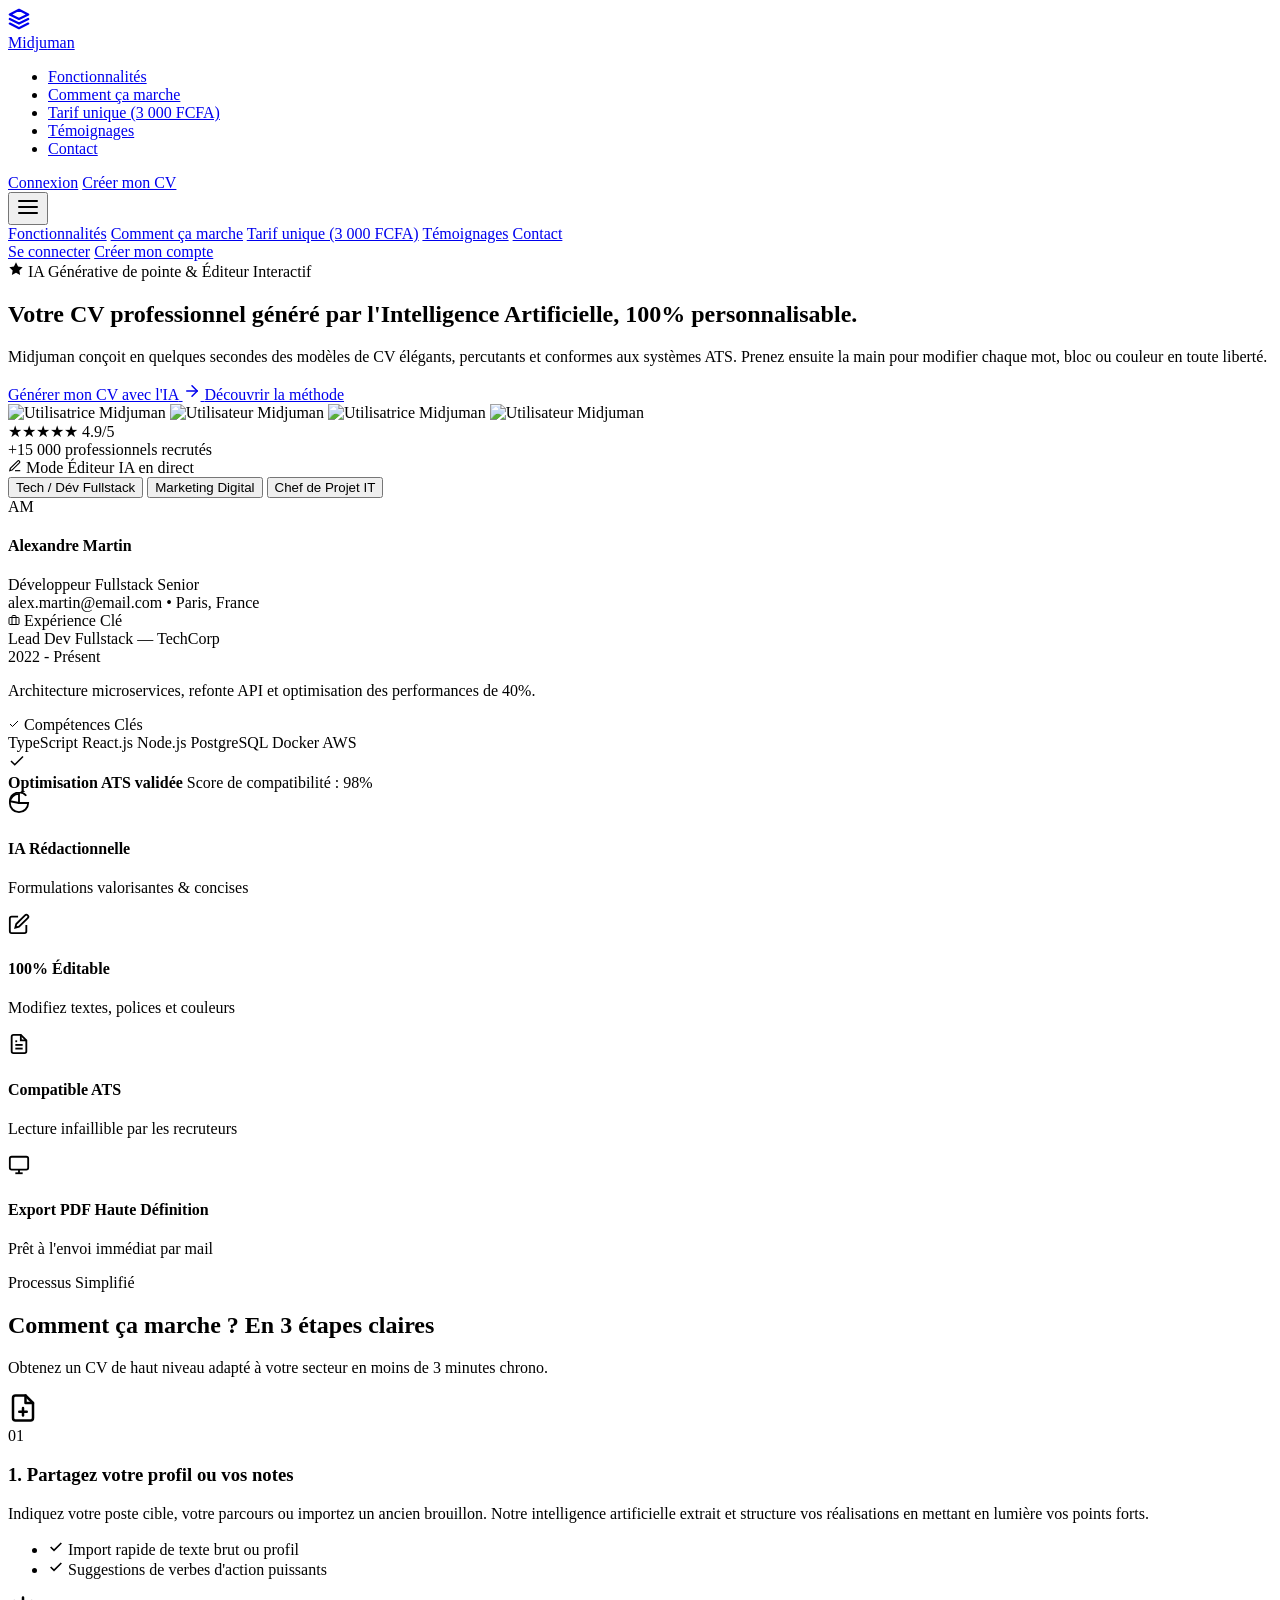
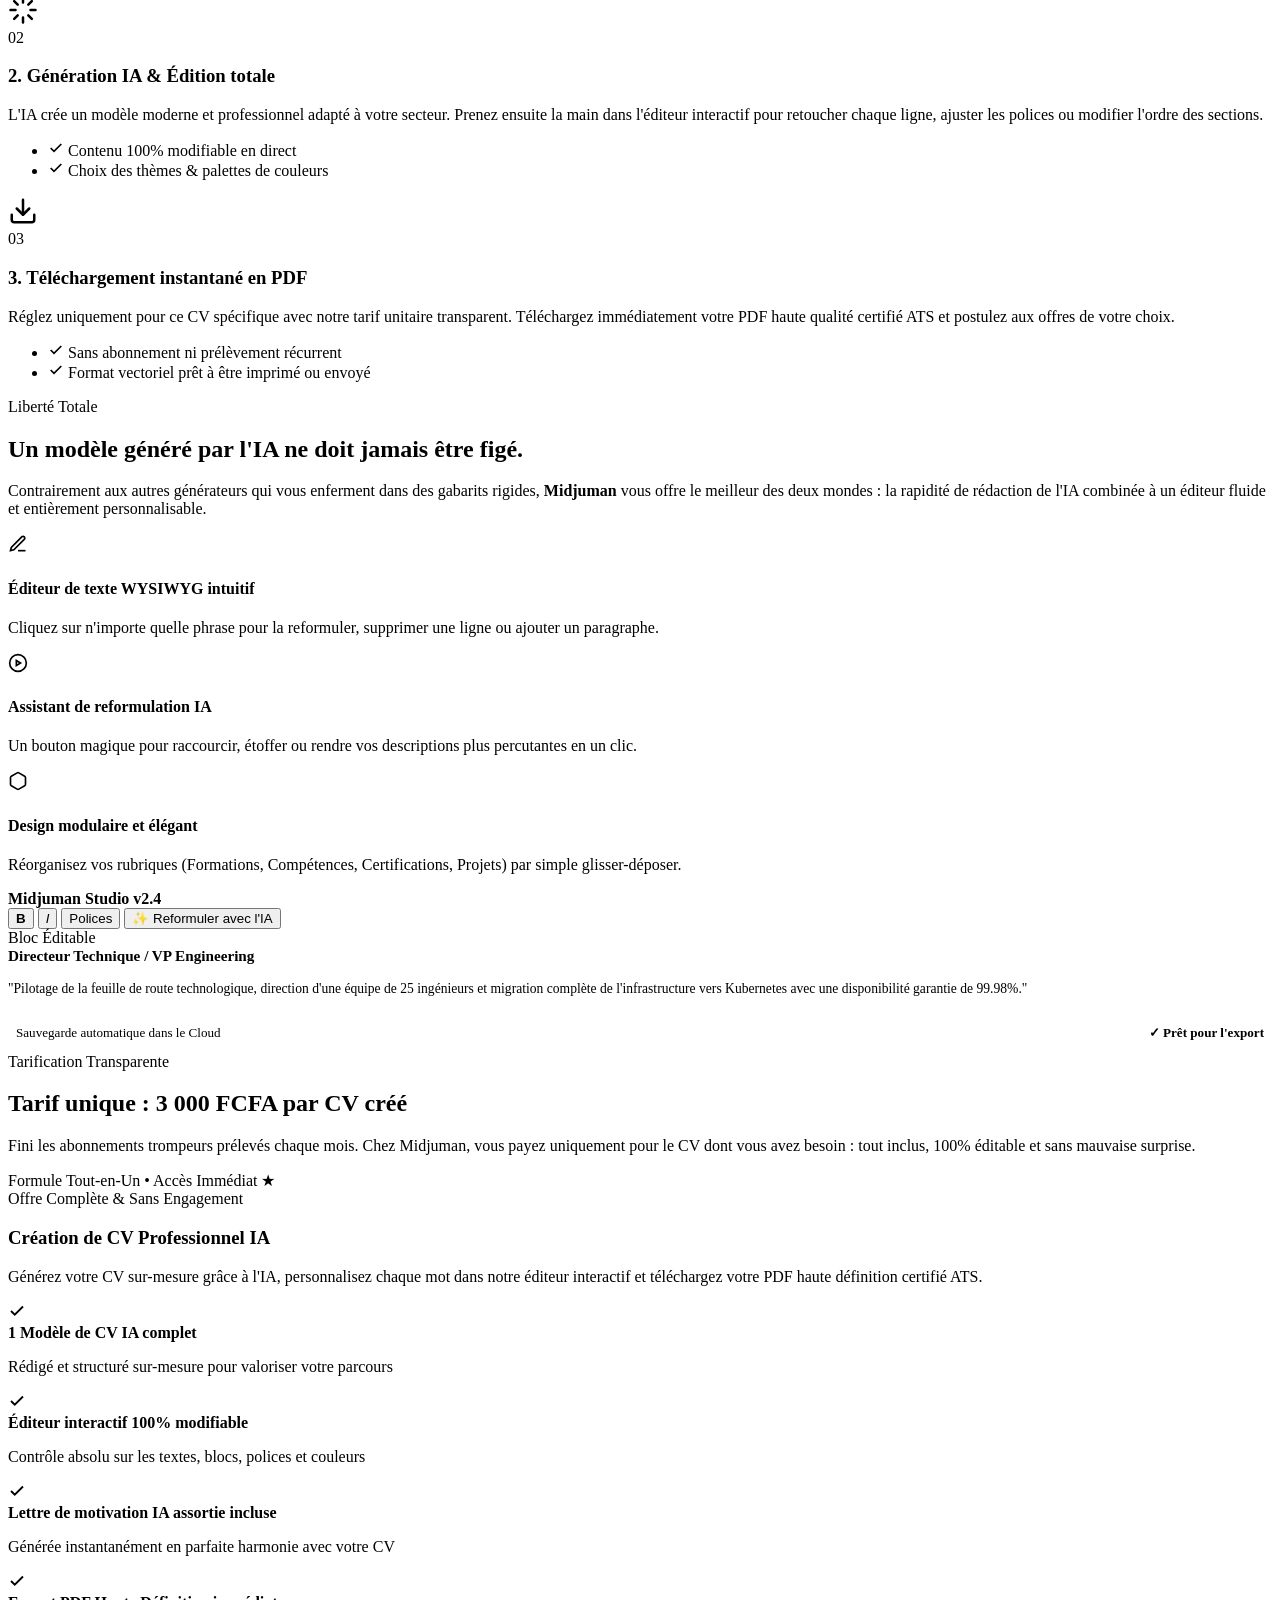
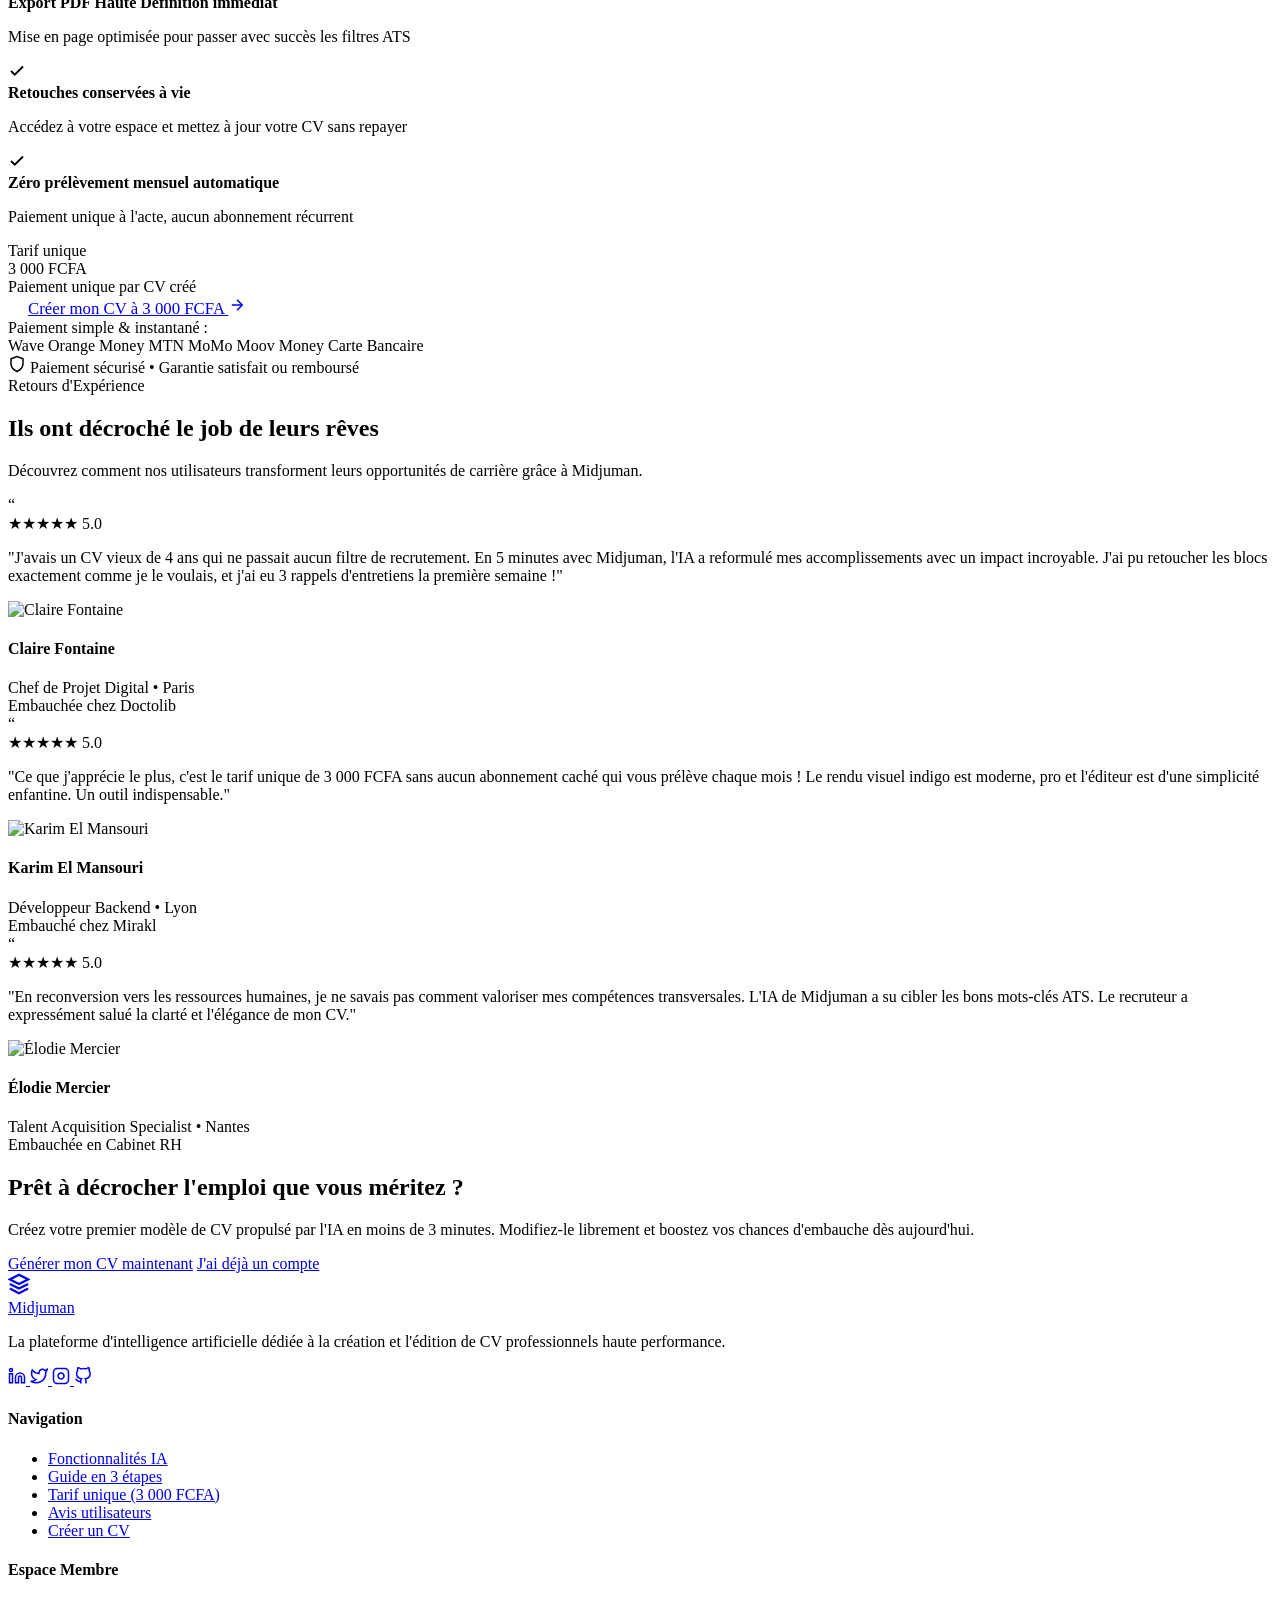
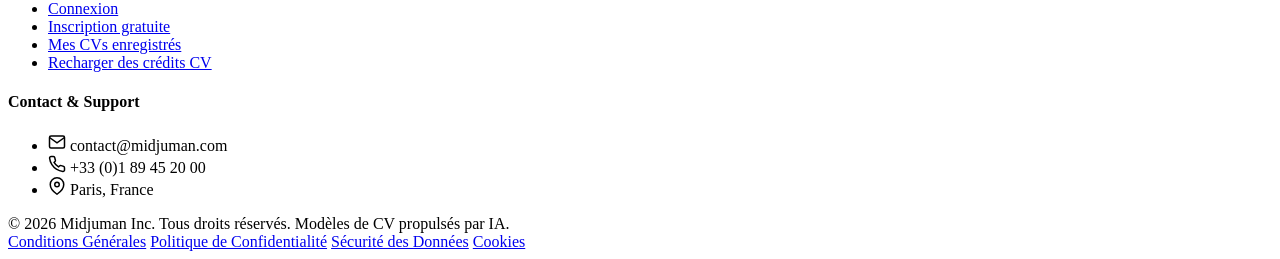
==== index.html @ f885bd95 "Add files via upload" ====
<!DOCTYPE html>
<html lang="fr">
<head>
  <meta charset="UTF-8">
  <meta name="viewport" content="width=device-width, initial-scale=1.0">
  <title>Midjuman — Générateur de CV Professionnels par IA | 100% Éditable</title>
  <meta name="description" content="Générez des modèles de CV professionnels sur-mesure grâce à l'IA avec Midjuman. Entièrement éditables, optimisés ATS, paiement unique par CV créé sans abonnement surprise.">
  <link rel="stylesheet" href="css/styles.css">
  <link rel="icon" href="data:image/svg+xml,<svg xmlns='http://www.w3.org/2000/svg' viewBox='0 0 24 24' fill='%234F46E5'><path d='M12 2L2 7l10 5 10-5-10-5zM2 17l10 5 10-5M2 12l10 5 10-5'/></svg>">
</head>
<body>

  <!-- ==================== NAVBAR ==================== -->
  <header class="navbar">
    <div class="container nav-container">
      <a href="index.html" class="logo">
        <div class="logo-icon">
          <svg width="22" height="22" viewBox="0 0 24 24" fill="none" stroke="currentColor" stroke-width="2.5" stroke-linecap="round" stroke-linejoin="round">
            <path d="M12 2L2 7l10 5 10-5-10-5z"></path>
            <path d="M2 17l10 5 10-5"></path>
            <path d="M2 12l10 5 10-5"></path>
          </svg>
        </div>
        <span class="logo-text">Midju<span>man</span></span>
      </a>

      <!-- Desktop Links -->
      <nav>
        <ul class="nav-links">
          <li><a href="#fonctionnalites" class="nav-link">Fonctionnalités</a></li>
          <li><a href="#comment-ca-marche" class="nav-link">Comment ça marche</a></li>
          <li><a href="#tarifs" class="nav-link">Tarif unique (3 000 FCFA)</a></li>
          <li><a href="#temoignages" class="nav-link">Témoignages</a></li>
          <li><a href="#contact" class="nav-link">Contact</a></li>
        </ul>
      </nav>

      <!-- Desktop Action Buttons -->
      <div class="nav-actions">
        <a href="login.html" class="btn btn-ghost">Connexion</a>
        <a href="register.html" class="btn btn-primary">Créer mon CV</a>
      </div>

      <!-- Mobile Hamburger Toggle -->
      <button class="nav-toggle" aria-label="Menu de navigation" aria-expanded="false">
        <svg width="24" height="24" viewBox="0 0 24 24" fill="none" stroke="currentColor" stroke-width="2" stroke-linecap="round" stroke-linejoin="round">
          <line x1="3" y1="12" x2="21" y2="12"></line>
          <line x1="3" y1="6" x2="21" y2="6"></line>
          <line x1="3" y1="18" x2="21" y2="18"></line>
        </svg>
      </button>
    </div>

    <!-- Mobile Drawer -->
    <div class="mobile-menu-drawer">
      <a href="#fonctionnalites" class="nav-link">Fonctionnalités</a>
      <a href="#comment-ca-marche" class="nav-link">Comment ça marche</a>
      <a href="#tarifs" class="nav-link">Tarif unique (3 000 FCFA)</a>
      <a href="#temoignages" class="nav-link">Témoignages</a>
      <a href="#contact" class="nav-link">Contact</a>
      <div class="nav-actions">
        <a href="login.html" class="btn btn-outline btn-full">Se connecter</a>
        <a href="register.html" class="btn btn-primary btn-full">Créer mon compte</a>
      </div>
    </div>
  </header>

  <!-- ==================== HERO SECTION ==================== -->
  <section class="hero">
    <div class="container hero-grid">
      <div class="hero-content">
        <div class="badge badge-primary hero-badge">
          <svg width="16" height="16" viewBox="0 0 24 24" fill="currentColor">
            <path d="M12 2L15.09 8.26L22 9.27L17 14.14L18.18 21.02L12 17.77L5.82 21.02L7 14.14L2 9.27L8.91 8.26L12 2Z"></path>
          </svg>
          IA Générative de pointe & Éditeur Interactif
        </div>

        <h1 class="hero-title">
          Votre CV professionnel généré par <span class="text-gradient">l'Intelligence Artificielle</span>, 100% personnalisable.
        </h1>

        <p class="hero-subtitle">
          Midjuman conçoit en quelques secondes des modèles de CV élégants, percutants et conformes aux systèmes ATS. Prenez ensuite la main pour modifier chaque mot, bloc ou couleur en toute liberté.
        </p>

        <div class="hero-cta-group">
          <a href="register.html" class="btn btn-primary btn-lg">
            <span>Générer mon CV avec l'IA</span>
            <svg width="18" height="18" viewBox="0 0 24 24" fill="none" stroke="currentColor" stroke-width="2" stroke-linecap="round" stroke-linejoin="round">
              <line x1="5" y1="12" x2="19" y2="12"></line>
              <polyline points="12 5 19 12 12 19"></polyline>
            </svg>
          </a>
          <a href="#comment-ca-marche" class="btn btn-outline btn-lg">
            <span>Découvrir la méthode</span>
          </a>
        </div>

        <div class="hero-trust">
          <div class="trust-avatars">
            <img class="trust-avatar" src="https://images.unsplash.com/photo-1534528741775-53994a69daeb?w=100&h=100&fit=crop&crop=faces" alt="Utilisatrice Midjuman">
            <img class="trust-avatar" src="https://images.unsplash.com/photo-1507003211169-0a1dd7228f2d?w=100&h=100&fit=crop&crop=faces" alt="Utilisateur Midjuman">
            <img class="trust-avatar" src="https://images.unsplash.com/photo-1494790108377-be9c29b29330?w=100&h=100&fit=crop&crop=faces" alt="Utilisatrice Midjuman">
            <img class="trust-avatar" src="https://images.unsplash.com/photo-1500648767791-00dcc994a43e?w=100&h=100&fit=crop&crop=faces" alt="Utilisateur Midjuman">
          </div>
          <div class="trust-info">
            <div class="trust-rating">
              <span class="stars">★★★★★</span> 4.9/5
            </div>
            <span>+15 000 professionnels recrutés</span>
          </div>
        </div>
      </div>

      <!-- Interactive Mockup Visual -->
      <div class="hero-mockup-wrap">
        <div class="hero-glow"></div>
        <div class="cv-mockup-card">
          <!-- Toolbar -->
          <div class="mockup-toolbar">
            <div class="mockup-dots">
              <span class="mockup-dot dot-red"></span>
              <span class="mockup-dot dot-yellow"></span>
              <span class="mockup-dot dot-green"></span>
            </div>
            <div class="mockup-tag">
              <svg width="14" height="14" viewBox="0 0 24 24" fill="none" stroke="currentColor" stroke-width="2">
                <path d="M12 20h9"></path>
                <path d="M16.5 3.5a2.121 2.121 0 0 1 3 3L7 19l-4 1 1-4L16.5 3.5z"></path>
              </svg>
              Mode Éditeur IA en direct
            </div>
          </div>

          <!-- Profile Switcher Tabs -->
          <div class="mockup-selector">
            <button class="mockup-tab-btn active" data-profile="dev">Tech / Dév Fullstack</button>
            <button class="mockup-tab-btn" data-profile="marketing">Marketing Digital</button>
            <button class="mockup-tab-btn" data-profile="manager">Chef de Projet IT</button>
          </div>

          <!-- Dynamic CV Preview Document -->
          <div class="cv-sheet-preview">
            <div class="cv-preview-header">
              <div class="cv-avatar-box" id="cv-preview-initials">AM</div>
              <div class="cv-identity">
                <h4 id="cv-preview-name">Alexandre Martin</h4>
                <div class="cv-role" id="cv-preview-role">Développeur Fullstack Senior</div>
                <div class="cv-meta" id="cv-preview-email">alex.martin@email.com • Paris, France</div>
              </div>
            </div>

            <div class="cv-preview-body">
              <div class="cv-preview-section">
                <div class="cv-sec-title">
                  <svg width="12" height="12" viewBox="0 0 24 24" fill="none" stroke="currentColor" stroke-width="2"><rect x="2" y="7" width="20" height="14" rx="2" ry="2"></rect><path d="M16 21V5a2 2 0 0 0-2-2h-4a2 2 0 0 0-2 2v16"></path></svg>
                  Expérience Clé
                </div>
                <div class="cv-exp-item">
                  <div class="cv-exp-title" id="cv-preview-exp-title">Lead Dev Fullstack — TechCorp</div>
                  <div class="cv-exp-sub" id="cv-preview-exp-date">2022 - Présent</div>
                  <p class="cv-exp-desc" id="cv-preview-exp-desc">
                    Architecture microservices, refonte API et optimisation des performances de 40%.
                  </p>
                </div>
              </div>

              <div class="cv-preview-section">
                <div class="cv-sec-title">
                  <svg width="12" height="12" viewBox="0 0 24 24" fill="none" stroke="currentColor" stroke-width="2"><polyline points="20 6 9 17 4 12"></polyline></svg>
                  Compétences Clés
                </div>
                <div class="cv-skills-grid" id="cv-preview-skills">
                  <span class="cv-skill-pill">TypeScript</span>
                  <span class="cv-skill-pill">React.js</span>
                  <span class="cv-skill-pill">Node.js</span>
                  <span class="cv-skill-pill">PostgreSQL</span>
                  <span class="cv-skill-pill">Docker</span>
                  <span class="cv-skill-pill">AWS</span>
                </div>
              </div>
            </div>
          </div>
        </div>

        <!-- Floating Badge -->
        <div class="floating-ai-chip">
          <div class="floating-ai-icon">
            <svg width="18" height="18" viewBox="0 0 24 24" fill="none" stroke="currentColor" stroke-width="2">
              <polyline points="20 6 9 17 4 12"></polyline>
            </svg>
          </div>
          <div class="floating-ai-text">
            <strong>Optimisation ATS validée</strong>
            <span>Score de compatibilité : 98%</span>
          </div>
        </div>
      </div>
    </div>
  </section>

  <!-- ==================== HIGHLIGHTS BAR ==================== -->
  <section class="features-strip" id="fonctionnalites">
    <div class="container features-strip-grid">
      <div class="feature-strip-item">
        <div class="feature-strip-icon">
          <svg width="22" height="22" viewBox="0 0 24 24" fill="none" stroke="currentColor" stroke-width="2">
            <path d="M12 2a10 10 0 1 0 10 10H12V2z"></path>
            <path d="M12 12L2.1 10a10.05 10.05 0 0 1 17.8-5.9"></path>
          </svg>
        </div>
        <div class="feature-strip-text">
          <h4>IA Rédactionnelle</h4>
          <p>Formulations valorisantes & concises</p>
        </div>
      </div>

      <div class="feature-strip-item">
        <div class="feature-strip-icon">
          <svg width="22" height="22" viewBox="0 0 24 24" fill="none" stroke="currentColor" stroke-width="2">
            <path d="M11 4H4a2 2 0 0 0-2 2v14a2 2 0 0 0 2 2h14a2 2 0 0 0 2-2v-7"></path>
            <path d="M18.5 2.5a2.121 2.121 0 0 1 3 3L12 15l-4 1 1-4 9.5-9.5z"></path>
          </svg>
        </div>
        <div class="feature-strip-text">
          <h4>100% Éditable</h4>
          <p>Modifiez textes, polices et couleurs</p>
        </div>
      </div>

      <div class="feature-strip-item">
        <div class="feature-strip-icon">
          <svg width="22" height="22" viewBox="0 0 24 24" fill="none" stroke="currentColor" stroke-width="2">
            <path d="M14 2H6a2 2 0 0 0-2 2v16a2 2 0 0 0 2 2h12a2 2 0 0 0 2-2V8z"></path>
            <polyline points="14 2 14 8 20 8"></polyline>
            <line x1="16" y1="13" x2="8" y2="13"></line>
            <line x1="16" y1="17" x2="8" y2="17"></line>
            <polyline points="10 9 9 9 8 9"></polyline>
          </svg>
        </div>
        <div class="feature-strip-text">
          <h4>Compatible ATS</h4>
          <p>Lecture infaillible par les recruteurs</p>
        </div>
      </div>

      <div class="feature-strip-item">
        <div class="feature-strip-icon">
          <svg width="22" height="22" viewBox="0 0 24 24" fill="none" stroke="currentColor" stroke-width="2">
            <rect x="2" y="3" width="20" height="14" rx="2" ry="2"></rect>
            <line x1="8" y1="21" x2="16" y2="21"></line>
            <line x1="12" y1="17" x2="12" y2="21"></line>
          </svg>
        </div>
        <div class="feature-strip-text">
          <h4>Export PDF Haute Définition</h4>
          <p>Prêt à l'envoi immédiat par mail</p>
        </div>
      </div>
    </div>
  </section>

  <!-- ==================== COMMENT CA MARCHE ==================== -->
  <section class="section" id="comment-ca-marche">
    <div class="container">
      <div class="section-header">
        <div class="badge badge-primary">Processus Simplifié</div>
        <h2 class="section-title">Comment ça marche ? En 3 étapes claires</h2>
        <p class="section-subtitle">
          Obtenez un CV de haut niveau adapté à votre secteur en moins de 3 minutes chrono.
        </p>
      </div>

      <div class="steps-grid">
        <!-- Étape 1 -->
        <div class="step-card">
          <div class="step-header">
            <div class="step-icon-wrap">
              <svg width="30" height="30" viewBox="0 0 24 24" fill="none" stroke="currentColor" stroke-width="2" stroke-linecap="round" stroke-linejoin="round">
                <path d="M14 2H6a2 2 0 0 0-2 2v16a2 2 0 0 0 2 2h12a2 2 0 0 0 2-2V8z"></path>
                <polyline points="14 2 14 8 20 8"></polyline>
                <line x1="12" y1="18" x2="12" y2="12"></line>
                <line x1="9" y1="15" x2="15" y2="15"></line>
              </svg>
            </div>
            <span class="step-number">01</span>
          </div>
          <h3 class="step-title">1. Partagez votre profil ou vos notes</h3>
          <p class="step-desc">
            Indiquez votre poste cible, votre parcours ou importez un ancien brouillon. Notre intelligence artificielle extrait et structure vos réalisations en mettant en lumière vos points forts.
          </p>
          <ul class="step-feature-list">
            <li class="step-feature-item">
              <svg width="16" height="16" viewBox="0 0 24 24" fill="none" stroke="currentColor" stroke-width="2.5"><polyline points="20 6 9 17 4 12"></polyline></svg>
              <span>Import rapide de texte brut ou profil</span>
            </li>
            <li class="step-feature-item">
              <svg width="16" height="16" viewBox="0 0 24 24" fill="none" stroke="currentColor" stroke-width="2.5"><polyline points="20 6 9 17 4 12"></polyline></svg>
              <span>Suggestions de verbes d'action puissants</span>
            </li>
          </ul>
        </div>

        <!-- Étape 2 -->
        <div class="step-card">
          <div class="step-header">
            <div class="step-icon-wrap">
              <svg width="30" height="30" viewBox="0 0 24 24" fill="none" stroke="currentColor" stroke-width="2" stroke-linecap="round" stroke-linejoin="round">
                <path d="M12 2v4M12 18v4M4.93 4.93l2.83 2.83M16.24 16.24l2.83 2.83M2 12h4M18 12h4M4.93 19.07l2.83-2.83M16.24 7.76l2.83-2.83"></path>
              </svg>
            </div>
            <span class="step-number">02</span>
          </div>
          <h3 class="step-title">2. Génération IA & Édition totale</h3>
          <p class="step-desc">
            L'IA crée un modèle moderne et professionnel adapté à votre secteur. Prenez ensuite la main dans l'éditeur interactif pour retoucher chaque ligne, ajuster les polices ou modifier l'ordre des sections.
          </p>
          <ul class="step-feature-list">
            <li class="step-feature-item">
              <svg width="16" height="16" viewBox="0 0 24 24" fill="none" stroke="currentColor" stroke-width="2.5"><polyline points="20 6 9 17 4 12"></polyline></svg>
              <span>Contenu 100% modifiable en direct</span>
            </li>
            <li class="step-feature-item">
              <svg width="16" height="16" viewBox="0 0 24 24" fill="none" stroke="currentColor" stroke-width="2.5"><polyline points="20 6 9 17 4 12"></polyline></svg>
              <span>Choix des thèmes & palettes de couleurs</span>
            </li>
          </ul>
        </div>

        <!-- Étape 3 -->
        <div class="step-card">
          <div class="step-header">
            <div class="step-icon-wrap">
              <svg width="30" height="30" viewBox="0 0 24 24" fill="none" stroke="currentColor" stroke-width="2" stroke-linecap="round" stroke-linejoin="round">
                <path d="M21 15v4a2 2 0 0 1-2 2H5a2 2 0 0 1-2-2v-4"></path>
                <polyline points="7 10 12 15 17 10"></polyline>
                <line x1="12" y1="15" x2="12" y2="3"></line>
              </svg>
            </div>
            <span class="step-number">03</span>
          </div>
          <h3 class="step-title">3. Téléchargement instantané en PDF</h3>
          <p class="step-desc">
            Réglez uniquement pour ce CV spécifique avec notre tarif unitaire transparent. Téléchargez immédiatement votre PDF haute qualité certifié ATS et postulez aux offres de votre choix.
          </p>
          <ul class="step-feature-list">
            <li class="step-feature-item">
              <svg width="16" height="16" viewBox="0 0 24 24" fill="none" stroke="currentColor" stroke-width="2.5"><polyline points="20 6 9 17 4 12"></polyline></svg>
              <span>Sans abonnement ni prélèvement récurrent</span>
            </li>
            <li class="step-feature-item">
              <svg width="16" height="16" viewBox="0 0 24 24" fill="none" stroke="currentColor" stroke-width="2.5"><polyline points="20 6 9 17 4 12"></polyline></svg>
              <span>Format vectoriel prêt à être imprimé ou envoyé</span>
            </li>
          </ul>
        </div>
      </div>
    </div>
  </section>

  <!-- ==================== SECTION ÉDITEUR WYSIWYG IA ==================== -->
  <section class="section editor-showcase">
    <div class="container showcase-grid">
      <div class="showcase-content">
        <div class="badge badge-primary">Liberté Totale</div>
        <h2>Un modèle généré par l'IA ne doit jamais être figé.</h2>
        <p>
          Contrairement aux autres générateurs qui vous enferment dans des gabarits rigides, <strong>Midjuman</strong> vous offre le meilleur des deux mondes : la rapidité de rédaction de l'IA combinée à un éditeur fluide et entièrement personnalisable.
        </p>

        <div class="showcase-features">
          <div class="showcase-item">
            <div class="showcase-item-icon">
              <svg width="20" height="20" viewBox="0 0 24 24" fill="none" stroke="currentColor" stroke-width="2"><path d="M12 20h9"></path><path d="M16.5 3.5a2.121 2.121 0 0 1 3 3L7 19l-4 1 1-4L16.5 3.5z"></path></svg>
            </div>
            <div class="showcase-item-body">
              <h4>Éditeur de texte WYSIWYG intuitif</h4>
              <p>Cliquez sur n'importe quelle phrase pour la reformuler, supprimer une ligne ou ajouter un paragraphe.</p>
            </div>
          </div>

          <div class="showcase-item">
            <div class="showcase-item-icon">
              <svg width="20" height="20" viewBox="0 0 24 24" fill="none" stroke="currentColor" stroke-width="2"><circle cx="12" cy="12" r="10"></circle><path d="m10 15 5-3-5-3v6Z"></path></svg>
            </div>
            <div class="showcase-item-body">
              <h4>Assistant de reformulation IA</h4>
              <p>Un bouton magique pour raccourcir, étoffer ou rendre vos descriptions plus percutantes en un clic.</p>
            </div>
          </div>

          <div class="showcase-item">
            <div class="showcase-item-icon">
              <svg width="20" height="20" viewBox="0 0 24 24" fill="none" stroke="currentColor" stroke-width="2"><path d="M21 16V8a2 2 0 0 0-1-1.73l-7-4a2 2 0 0 0-2 0l-7 4A2 2 0 0 0 3 8v8a2 2 0 0 0 1 1.73l7 4a2 2 0 0 0 2 0l7-4A2 2 0 0 0 21 16z"></path></svg>
            </div>
            <div class="showcase-item-body">
              <h4>Design modulaire et élégant</h4>
              <p>Réorganisez vos rubriques (Formations, Compétences, Certifications, Projets) par simple glisser-déposer.</p>
            </div>
          </div>
        </div>
      </div>

      <div class="showcase-visual">
        <div class="interactive-editor-preview">
          <div class="editor-preview-bar">
            <strong>Midjuman Studio v2.4</strong>
            <div class="editor-tools">
              <button class="editor-tool-btn" type="button"><b>B</b></button>
              <button class="editor-tool-btn" type="button"><i>I</i></button>
              <button class="editor-tool-btn" type="button">Polices</button>
              <button class="editor-tool-btn" style="color: var(--primary);" type="button">✨ Reformuler avec l'IA</button>
            </div>
          </div>

          <div class="editor-live-block">
            <span class="editor-badge-pill">Bloc Éditable</span>
            <div style="font-weight: 700; color: var(--slate-900); font-size: 0.95rem; margin-bottom: 0.25rem;">
              Directeur Technique / VP Engineering
            </div>
            <p style="font-size: 0.85rem; color: var(--slate-600); line-height: 1.5;">
              "Pilotage de la feuille de route technologique, direction d'une équipe de 25 ingénieurs et migration complète de l'infrastructure vers Kubernetes avec une disponibilité garantie de 99.98%."
            </p>
          </div>

          <div style="display: flex; justify-content: space-between; align-items: center; padding: 0.75rem 0.5rem; font-size: 0.82rem; color: var(--slate-500); border-top: 1px solid var(--slate-100);">
            <span>Sauvegarde automatique dans le Cloud</span>
            <span style="color: var(--emerald-500); font-weight: 600;">✓ Prêt pour l'export</span>
          </div>
        </div>
      </div>
    </div>
  </section>

  <!-- ==================== TARIF UNIQUE PAR CV ==================== -->
  <section class="section section-bg-alt" id="tarifs">
    <div class="container">
      <div class="section-header">
        <div class="badge badge-primary">Tarification Transparente</div>
        <h2 class="section-title">Tarif unique : 3 000 FCFA par CV créé</h2>
        <p class="section-subtitle">
          Fini les abonnements trompeurs prélevés chaque mois. Chez Midjuman, vous payez uniquement pour le CV dont vous avez besoin : tout inclus, 100% éditable et sans mauvaise surprise.
        </p>
      </div>

      <div class="single-pricing-wrapper">
        <div class="single-pricing-card">
          <div class="single-pricing-badge">
            <span class="badge badge-popular">Formule Tout-en-Un • Accès Immédiat ★</span>
          </div>

          <div class="single-pricing-content">
            <div class="single-pricing-left">
              <div class="single-pricing-header">
                <span class="single-plan-category">Offre Complète & Sans Engagement</span>
                <h3 class="single-plan-title">Création de CV Professionnel IA</h3>
                <p class="single-plan-description">
                  Générez votre CV sur-mesure grâce à l'IA, personnalisez chaque mot dans notre éditeur interactif et téléchargez votre PDF haute définition certifié ATS.
                </p>
              </div>

              <div class="single-pricing-features-grid">
                <div class="single-feature-item">
                  <div class="single-feature-icon">
                    <svg width="18" height="18" viewBox="0 0 24 24" fill="none" stroke="currentColor" stroke-width="2.5"><polyline points="20 6 9 17 4 12"></polyline></svg>
                  </div>
                  <div>
                    <strong>1 Modèle de CV IA complet</strong>
                    <p>Rédigé et structuré sur-mesure pour valoriser votre parcours</p>
                  </div>
                </div>

                <div class="single-feature-item">
                  <div class="single-feature-icon">
                    <svg width="18" height="18" viewBox="0 0 24 24" fill="none" stroke="currentColor" stroke-width="2.5"><polyline points="20 6 9 17 4 12"></polyline></svg>
                  </div>
                  <div>
                    <strong>Éditeur interactif 100% modifiable</strong>
                    <p>Contrôle absolu sur les textes, blocs, polices et couleurs</p>
                  </div>
                </div>

                <div class="single-feature-item">
                  <div class="single-feature-icon">
                    <svg width="18" height="18" viewBox="0 0 24 24" fill="none" stroke="currentColor" stroke-width="2.5"><polyline points="20 6 9 17 4 12"></polyline></svg>
                  </div>
                  <div>
                    <strong>Lettre de motivation IA assortie incluse</strong>
                    <p>Générée instantanément en parfaite harmonie avec votre CV</p>
                  </div>
                </div>

                <div class="single-feature-item">
                  <div class="single-feature-icon">
                    <svg width="18" height="18" viewBox="0 0 24 24" fill="none" stroke="currentColor" stroke-width="2.5"><polyline points="20 6 9 17 4 12"></polyline></svg>
                  </div>
                  <div>
                    <strong>Export PDF Haute Définition immédiat</strong>
                    <p>Mise en page optimisée pour passer avec succès les filtres ATS</p>
                  </div>
                </div>

                <div class="single-feature-item">
                  <div class="single-feature-icon">
                    <svg width="18" height="18" viewBox="0 0 24 24" fill="none" stroke="currentColor" stroke-width="2.5"><polyline points="20 6 9 17 4 12"></polyline></svg>
                  </div>
                  <div>
                    <strong>Retouches conservées à vie</strong>
                    <p>Accédez à votre espace et mettez à jour votre CV sans repayer</p>
                  </div>
                </div>

                <div class="single-feature-item">
                  <div class="single-feature-icon">
                    <svg width="18" height="18" viewBox="0 0 24 24" fill="none" stroke="currentColor" stroke-width="2.5"><polyline points="20 6 9 17 4 12"></polyline></svg>
                  </div>
                  <div>
                    <strong>Zéro prélèvement mensuel automatique</strong>
                    <p>Paiement unique à l'acte, aucun abonnement récurrent</p>
                  </div>
                </div>
              </div>
            </div>

            <div class="single-pricing-right">
              <div class="single-price-box">
                <span class="single-price-tag">Tarif unique</span>
                <div class="single-price-amount">
                  <span class="price-val">3 000</span>
                  <span class="price-currency">FCFA</span>
                </div>
                <span class="single-price-period">Paiement unique par CV créé</span>
              </div>

              <a href="register.html" class="btn btn-primary btn-lg btn-full" style="font-size: 1.05rem; padding: 1rem 1.25rem;">
                <span>Créer mon CV à 3 000 FCFA</span>
                <svg width="18" height="18" viewBox="0 0 24 24" fill="none" stroke="currentColor" stroke-width="2">
                  <line x1="5" y1="12" x2="19" y2="12"></line>
                  <polyline points="12 5 19 12 12 19"></polyline>
                </svg>
              </a>

              <div class="payment-methods-box">
                <div class="payment-methods-label">Paiement simple & instantané :</div>
                <div class="payment-pills">
                  <span class="payment-pill">Wave</span>
                  <span class="payment-pill">Orange Money</span>
                  <span class="payment-pill">MTN MoMo</span>
                  <span class="payment-pill">Moov Money</span>
                  <span class="payment-pill">Carte Bancaire</span>
                </div>
              </div>

              <div class="single-guarantee-note">
                <svg width="18" height="18" viewBox="0 0 24 24" fill="none" stroke="currentColor" stroke-width="2" style="color: var(--emerald-500);"><path d="M12 22s8-4 8-10V5l-8-3-8 3v7c0 6 8 10 8 10z"></path></svg>
                <span>Paiement sécurisé • Garantie satisfait ou remboursé</span>
              </div>
            </div>
          </div>
        </div>
      </div>
    </div>
  </section>

  <!-- ==================== TÉMOIGNAGES (3 AVIS) ==================== -->
  <section class="section" id="temoignages">
    <div class="container">
      <div class="section-header">
        <div class="badge badge-primary">Retours d'Expérience</div>
        <h2 class="section-title">Ils ont décroché le job de leurs rêves</h2>
        <p class="section-subtitle">
          Découvrez comment nos utilisateurs transforment leurs opportunités de carrière grâce à Midjuman.
        </p>
      </div>

      <div class="testimonials-grid">
        <!-- Témoignage 1 -->
        <div class="testimonial-card">
          <div>
            <div class="testimonial-quote-icon">“</div>
            <div class="trust-rating" style="margin-bottom: 1rem;">
              <span class="stars">★★★★★</span>
              <span>5.0</span>
            </div>
            <p class="testimonial-text">
              "J'avais un CV vieux de 4 ans qui ne passait aucun filtre de recrutement. En 5 minutes avec Midjuman, l'IA a reformulé mes accomplissements avec un impact incroyable. J'ai pu retoucher les blocs exactement comme je le voulais, et j'ai eu 3 rappels d'entretiens la première semaine !"
            </p>
          </div>
          <div class="testimonial-author">
            <img class="author-avatar" src="https://images.unsplash.com/photo-1573496359142-b8d87734a5a2?w=120&h=120&fit=crop&crop=faces" alt="Claire Fontaine">
            <div class="author-details">
              <h4>Claire Fontaine</h4>
              <div class="author-role">Chef de Projet Digital • Paris</div>
              <span class="author-badge">Embauchée chez Doctolib</span>
            </div>
          </div>
        </div>

        <!-- Témoignage 2 -->
        <div class="testimonial-card">
          <div>
            <div class="testimonial-quote-icon">“</div>
            <div class="trust-rating" style="margin-bottom: 1rem;">
              <span class="stars">★★★★★</span>
              <span>5.0</span>
            </div>
            <p class="testimonial-text">
              "Ce que j'apprécie le plus, c'est le tarif unique de 3 000 FCFA sans aucun abonnement caché qui vous prélève chaque mois ! Le rendu visuel indigo est moderne, pro et l'éditeur est d'une simplicité enfantine. Un outil indispensable."
            </p>
          </div>
          <div class="testimonial-author">
            <img class="author-avatar" src="https://images.unsplash.com/photo-1519085360753-af0119f7cbe7?w=120&h=120&fit=crop&crop=faces" alt="Karim El Mansouri">
            <div class="author-details">
              <h4>Karim El Mansouri</h4>
              <div class="author-role">Développeur Backend • Lyon</div>
              <span class="author-badge">Embauché chez Mirakl</span>
            </div>
          </div>
        </div>

        <!-- Témoignage 3 -->
        <div class="testimonial-card">
          <div>
            <div class="testimonial-quote-icon">“</div>
            <div class="trust-rating" style="margin-bottom: 1rem;">
              <span class="stars">★★★★★</span>
              <span>5.0</span>
            </div>
            <p class="testimonial-text">
              "En reconversion vers les ressources humaines, je ne savais pas comment valoriser mes compétences transversales. L'IA de Midjuman a su cibler les bons mots-clés ATS. Le recruteur a expressément salué la clarté et l'élégance de mon CV."
            </p>
          </div>
          <div class="testimonial-author">
            <img class="author-avatar" src="https://images.unsplash.com/photo-1580489944761-15a19d654956?w=120&h=120&fit=crop&crop=faces" alt="Élodie Mercier">
            <div class="author-details">
              <h4>Élodie Mercier</h4>
              <div class="author-role">Talent Acquisition Specialist • Nantes</div>
              <span class="author-badge">Embauchée en Cabinet RH</span>
            </div>
          </div>
        </div>
      </div>
    </div>
  </section>

  <!-- ==================== CTA BANNER ==================== -->
  <section class="cta-banner">
    <div class="container">
      <div class="cta-banner-box">
        <div class="cta-banner-content">
          <h2 class="cta-banner-title">Prêt à décrocher l'emploi que vous méritez ?</h2>
          <p class="cta-banner-desc">
            Créez votre premier modèle de CV propulsé par l'IA en moins de 3 minutes. Modifiez-le librement et boostez vos chances d'embauche dès aujourd'hui.
          </p>
          <div class="cta-banner-actions">
            <a href="register.html" class="btn btn-white btn-lg">Générer mon CV maintenant</a>
            <a href="login.html" class="btn btn-white-outline btn-lg">J'ai déjà un compte</a>
          </div>
        </div>
      </div>
    </div>
  </section>

  <!-- ==================== FOOTER ==================== -->
  <footer class="footer" id="contact">
    <div class="container">
      <div class="footer-top">
        <!-- Colonne 1 : Marque -->
        <div class="footer-brand">
          <a href="index.html" class="logo">
            <div class="logo-icon">
              <svg width="22" height="22" viewBox="0 0 24 24" fill="none" stroke="currentColor" stroke-width="2.5">
                <path d="M12 2L2 7l10 5 10-5-10-5z"></path>
                <path d="M2 17l10 5 10-5"></path>
                <path d="M2 12l10 5 10-5"></path>
              </svg>
            </div>
            <span class="logo-text">Midju<span style="color: var(--primary-400);">man</span></span>
          </a>
          <p>
            La plateforme d'intelligence artificielle dédiée à la création et l'édition de CV professionnels haute performance.
          </p>
          <div class="social-links">
            <a href="https://linkedin.com" target="_blank" rel="noopener" class="social-link" aria-label="LinkedIn">
              <svg width="18" height="18" viewBox="0 0 24 24" fill="none" stroke="currentColor" stroke-width="2"><path d="M16 8a6 6 0 0 1 6 6v7h-4v-7a2 2 0 0 0-2-2 2 2 0 0 0-2 2v7h-4v-7a6 6 0 0 1 6-6z"></path><rect x="2" y="9" width="4" height="12"></rect><circle cx="4" cy="4" r="2"></circle></svg>
            </a>
            <a href="https://twitter.com" target="_blank" rel="noopener" class="social-link" aria-label="Twitter">
              <svg width="18" height="18" viewBox="0 0 24 24" fill="none" stroke="currentColor" stroke-width="2"><path d="M23 3a10.9 10.9 0 0 1-3.14 1.53 4.48 4.48 0 0 0-7.86 3v1A10.66 10.66 0 0 1 3 4s-4 9 5 13a11.64 11.64 0 0 1-7 2c9 5 20 0 20-11.5a4.5 4.5 0 0 0-.08-.83A7.72 7.72 0 0 0 23 3z"></path></svg>
            </a>
            <a href="https://instagram.com" target="_blank" rel="noopener" class="social-link" aria-label="Instagram">
              <svg width="18" height="18" viewBox="0 0 24 24" fill="none" stroke="currentColor" stroke-width="2"><rect x="2" y="2" width="20" height="20" rx="5" ry="5"></rect><path d="M16 11.37A4 4 0 1 1 12.63 8 4 4 0 0 1 16 11.37z"></path><line x1="17.5" y1="6.5" x2="17.51" y2="6.5"></line></svg>
            </a>
            <a href="https://github.com" target="_blank" rel="noopener" class="social-link" aria-label="GitHub">
              <svg width="18" height="18" viewBox="0 0 24 24" fill="none" stroke="currentColor" stroke-width="2"><path d="M9 19c-5 1.5-5-2.5-7-3m14 6v-3.87a3.37 3.37 0 0 0-.94-2.61c3.14-.35 6.44-1.54 6.44-7A5.44 5.44 0 0 0 20 4.77 5.07 5.07 0 0 0 19.91 1S18.73.65 16 2.48a13.38 13.38 0 0 0-7 0C6.27.65 5.09 1 5.09 1A5.07 5.07 0 0 0 5 4.77a5.44 5.44 0 0 0-1.5 3.78c0 5.42 3.3 6.61 6.44 7A3.37 3.37 0 0 0 9 18.13V22"></path></svg>
            </a>
          </div>
        </div>

        <!-- Colonne 2 : Plateforme -->
        <div class="footer-column">
          <h4>Navigation</h4>
          <ul class="footer-links">
            <li><a href="#fonctionnalites">Fonctionnalités IA</a></li>
            <li><a href="#comment-ca-marche">Guide en 3 étapes</a></li>
            <li><a href="#tarifs">Tarif unique (3 000 FCFA)</a></li>
            <li><a href="#temoignages">Avis utilisateurs</a></li>
            <li><a href="register.html">Créer un CV</a></li>
          </ul>
        </div>

        <!-- Colonne 3 : Espace Membre -->
        <div class="footer-column">
          <h4>Espace Membre</h4>
          <ul class="footer-links">
            <li><a href="login.html">Connexion</a></li>
            <li><a href="register.html">Inscription gratuite</a></li>
            <li><a href="login.html">Mes CVs enregistrés</a></li>
            <li><a href="index.html#tarifs">Recharger des crédits CV</a></li>
          </ul>
        </div>

        <!-- Colonne 4 : Contacts direct -->
        <div class="footer-column">
          <h4>Contact & Support</h4>
          <ul class="footer-contact-list">
            <li class="footer-contact-item">
              <svg width="18" height="18" viewBox="0 0 24 24" fill="none" stroke="currentColor" stroke-width="2"><path d="M4 4h16c1.1 0 2 .9 2 2v12c0 1.1-.9 2-2 2H4c-1.1 0-2-.9-2-2V6c0-1.1.9-2 2-2z"></path><polyline points="22,6 12,13 2,6"></polyline></svg>
              <span>contact@midjuman.com</span>
            </li>
            <li class="footer-contact-item">
              <svg width="18" height="18" viewBox="0 0 24 24" fill="none" stroke="currentColor" stroke-width="2"><path d="M22 16.92v3a2 2 0 0 1-2.18 2 19.79 19.79 0 0 1-8.63-3.07 19.5 19.5 0 0 1-6-6 19.79 19.79 0 0 1-3.07-8.67A2 2 0 0 1 4.11 2h3a2 2 0 0 1 2 1.72 12.84 12.84 0 0 0 .7 2.81 2 2 0 0 1-.45 2.11L8.09 9.91a16 16 0 0 0 6 6l1.27-1.27a2 2 0 0 1 2.11-.45 12.84 12.84 0 0 0 2.81.7A2 2 0 0 1 22 16.92z"></path></svg>
              <span>+33 (0)1 89 45 20 00</span>
            </li>
            <li class="footer-contact-item">
              <svg width="18" height="18" viewBox="0 0 24 24" fill="none" stroke="currentColor" stroke-width="2"><path d="M21 10c0 7-9 13-9 13s-9-6-9-13a9 9 0 0 1 18 0z"></path><circle cx="12" cy="10" r="3"></circle></svg>
              <span>Paris, France</span>
            </li>
          </ul>
        </div>
      </div>

      <div class="footer-bottom">
        <div>
          &copy; 2026 Midjuman Inc. Tous droits réservés. Modèles de CV propulsés par IA.
        </div>
        <div class="footer-legal-links">
          <a href="#">Conditions Générales</a>
          <a href="#">Politique de Confidentialité</a>
          <a href="#">Sécurité des Données</a>
          <a href="#">Cookies</a>
        </div>
      </div>
    </div>
  </footer>

  <script src="js/main.js"></script>
</body>
</html>
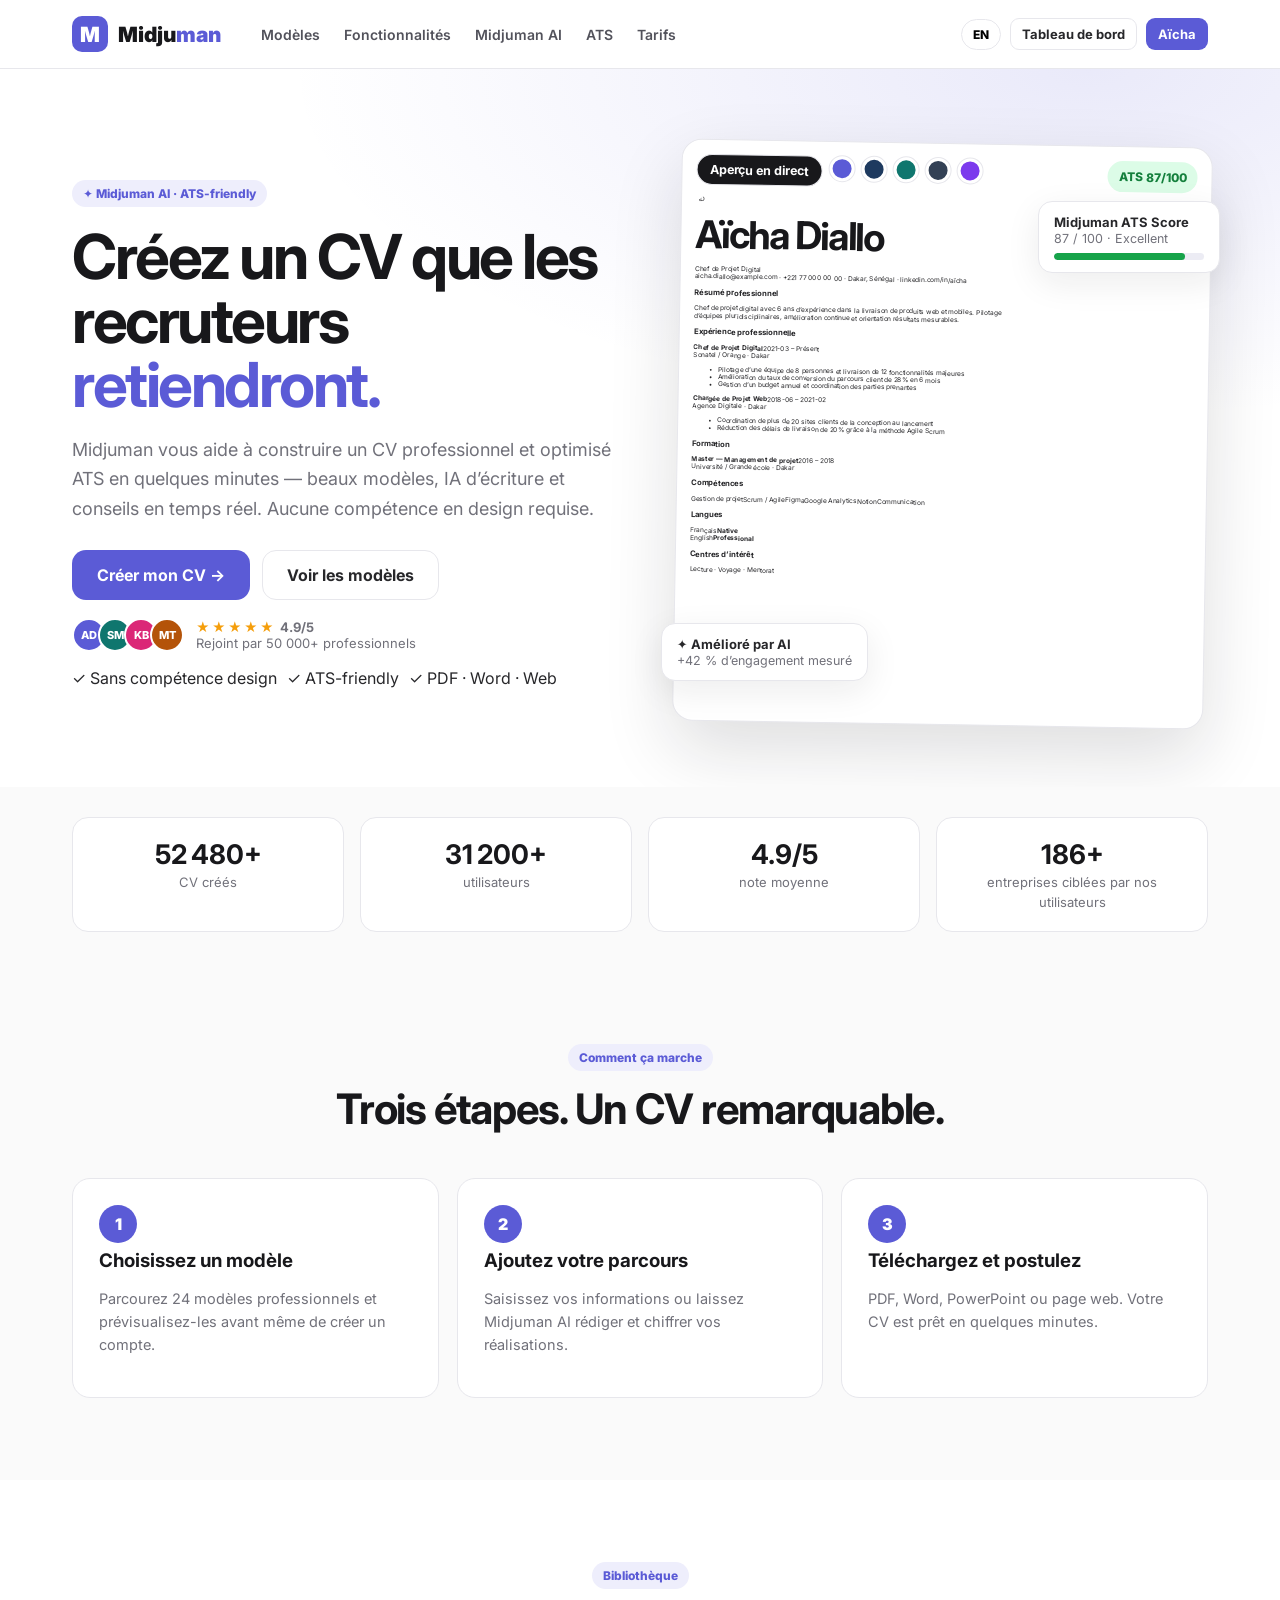
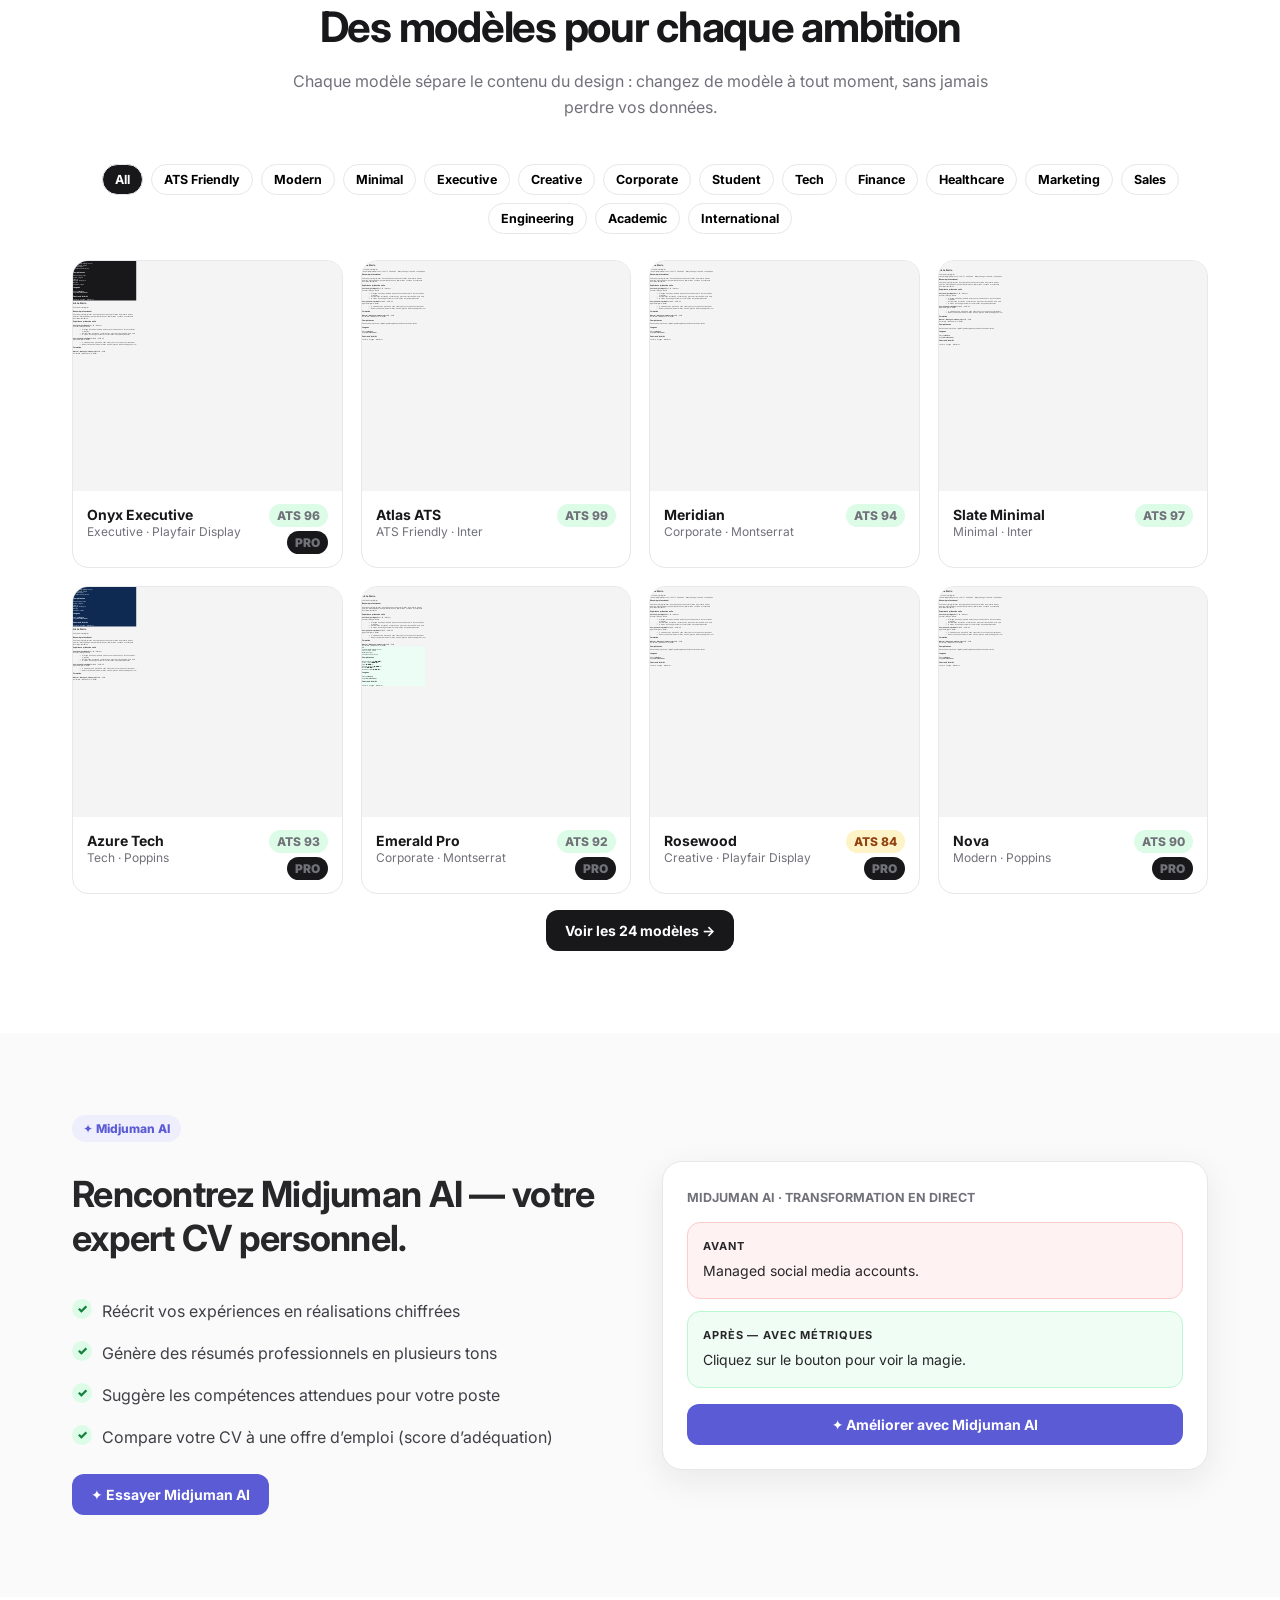
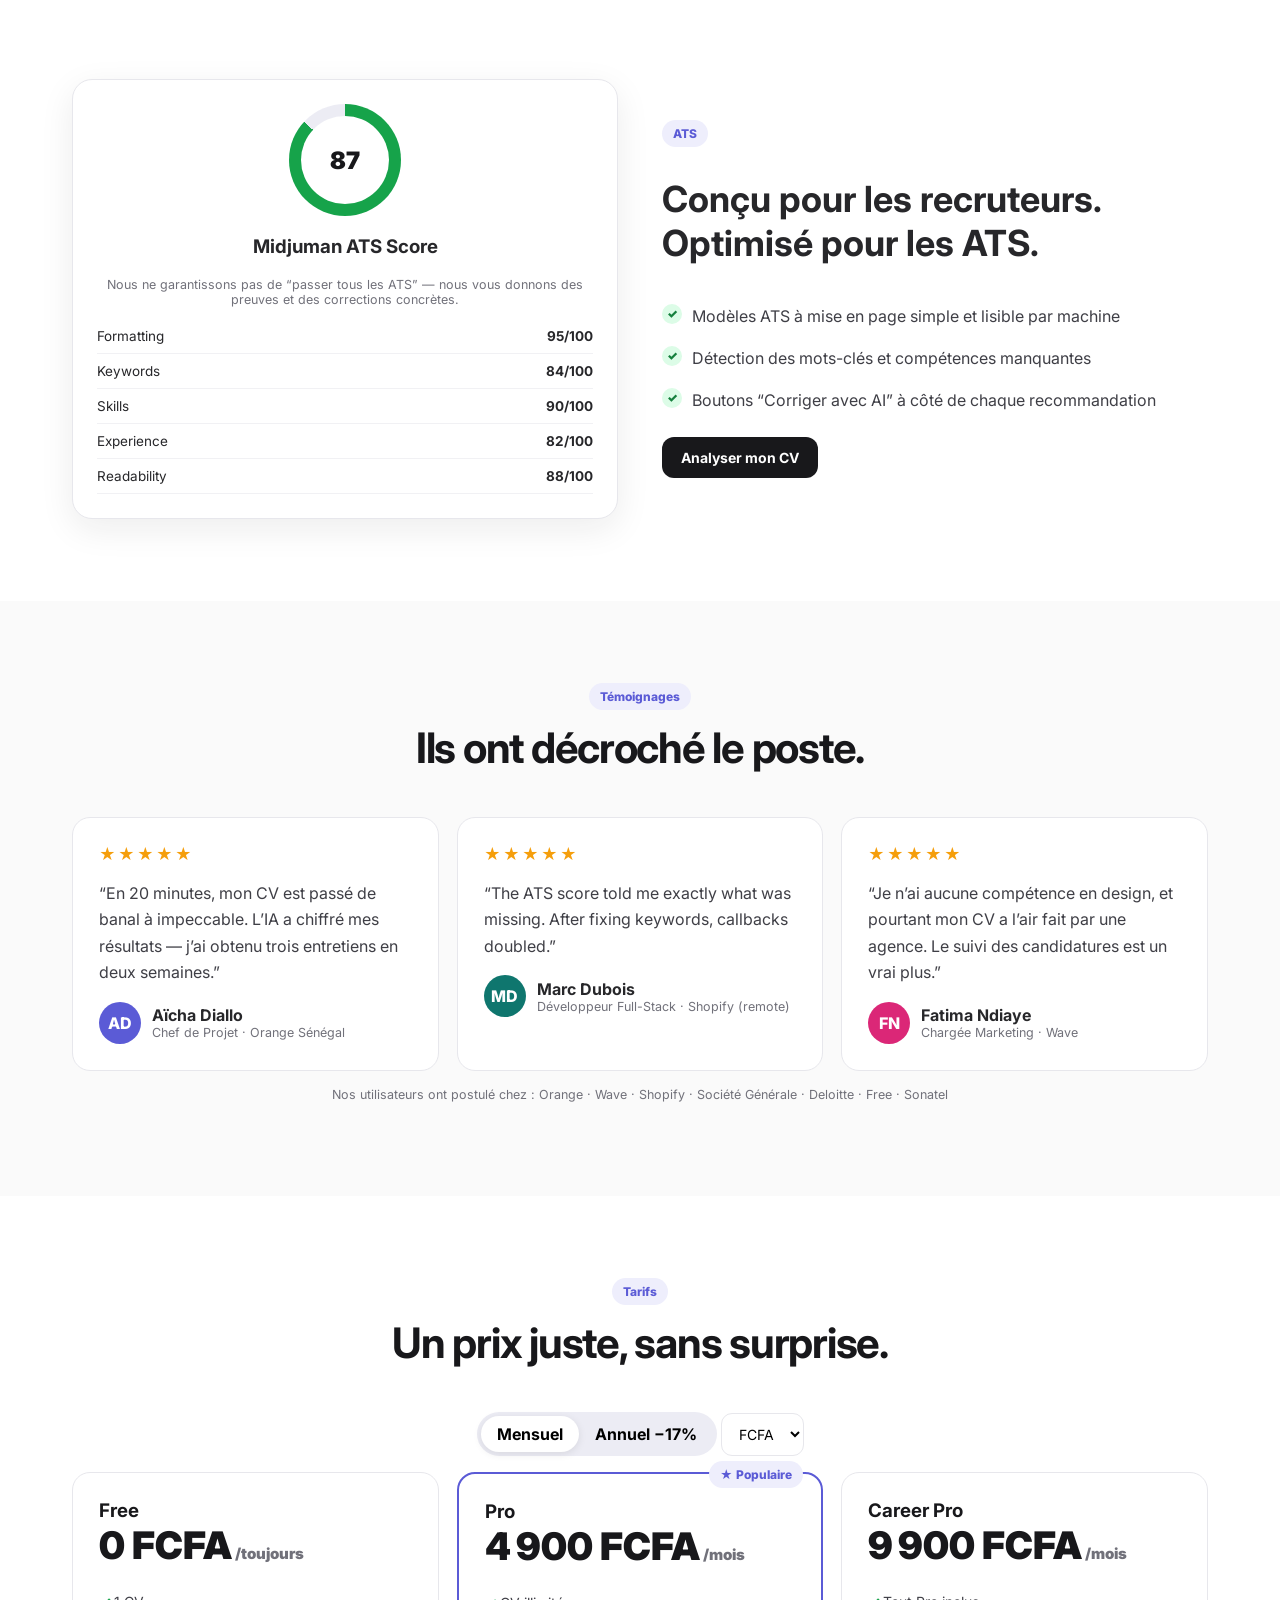
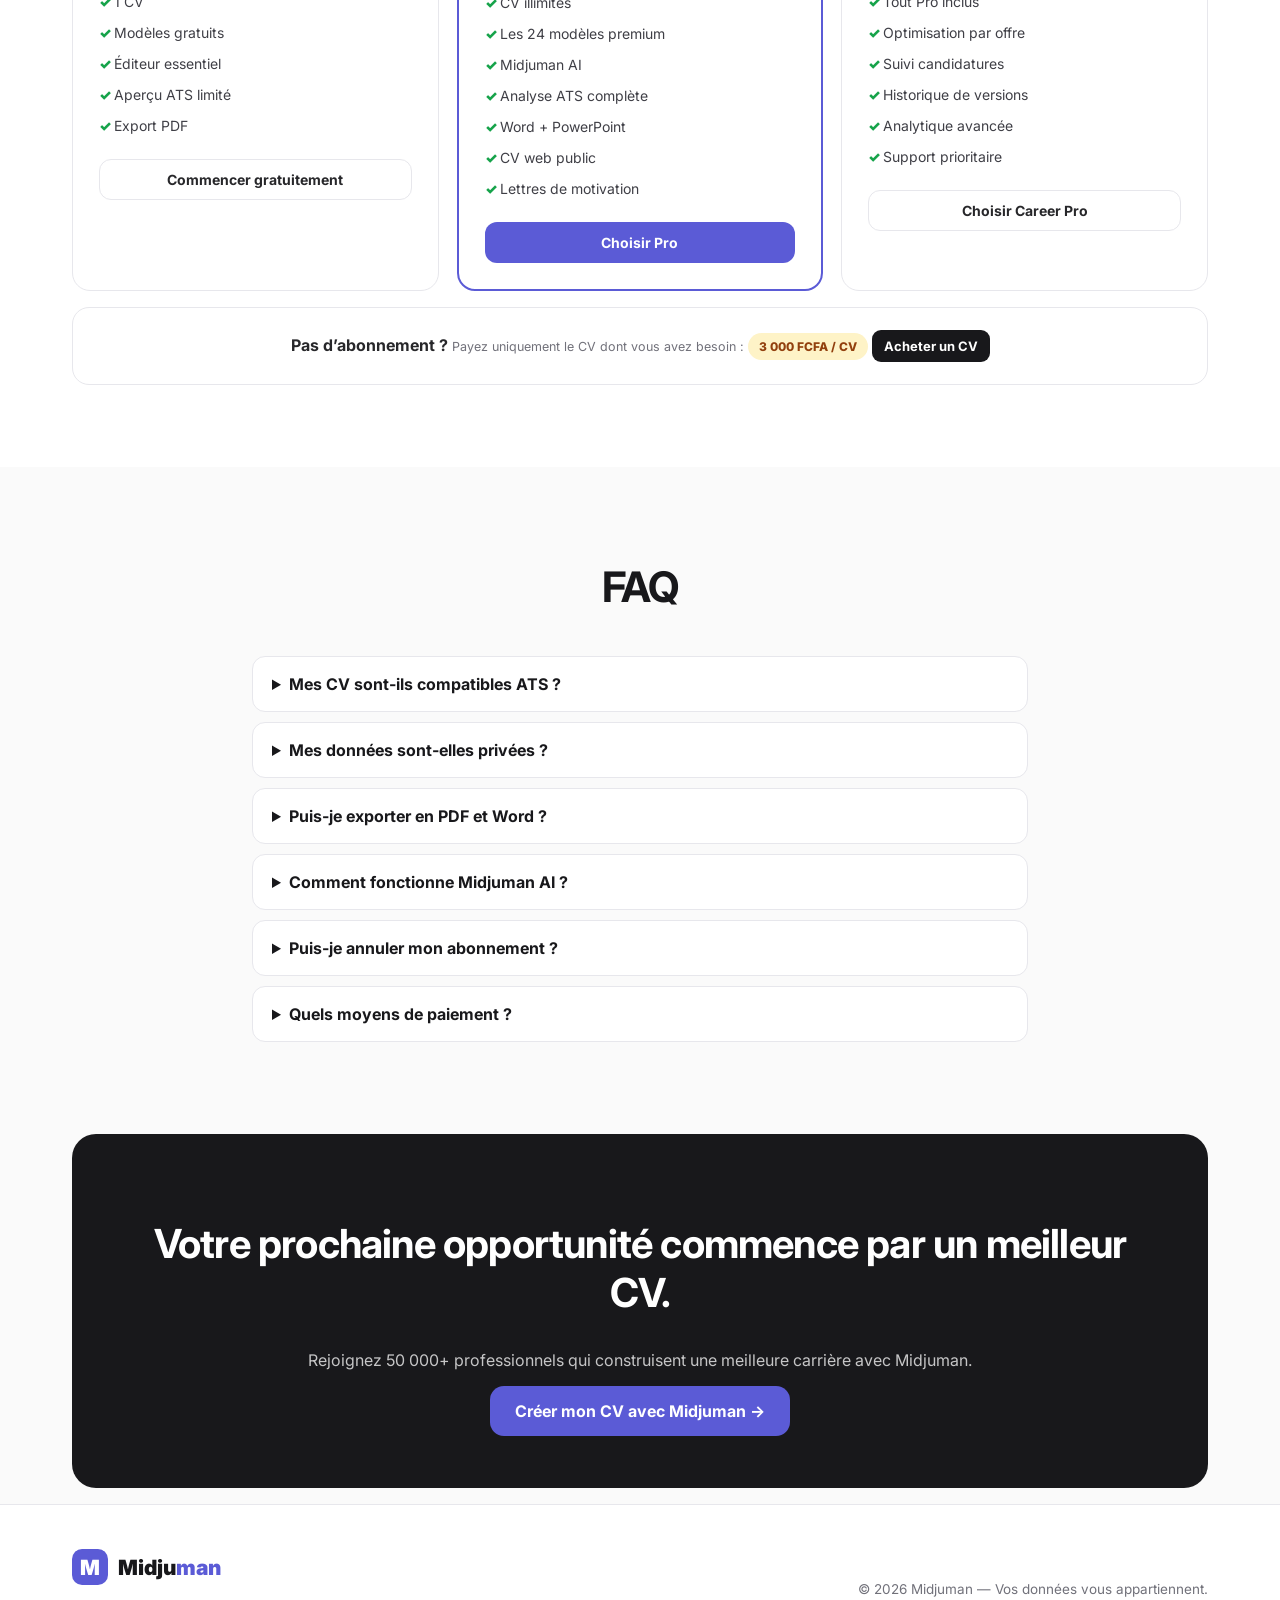
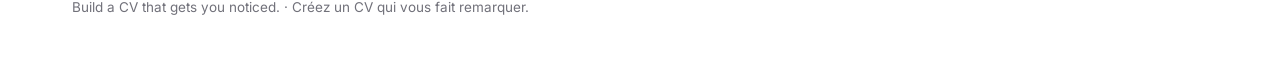
==== commit a6b94a06: "Build Midjuman: complete AI-powered CV SaaS platform - SPA: landing (interactive CV preview, AI demo" ====
--- a/index.html
+++ b/index.html
@@ -1,759 +1,26 @@
 <!DOCTYPE html>
 <html lang="fr">
 <head>
-  <meta charset="UTF-8">
-  <meta name="viewport" content="width=device-width, initial-scale=1.0">
-  <title>Midjuman — Générateur de CV Professionnels par IA | 100% Éditable</title>
-  <meta name="description" content="Générez des modèles de CV professionnels sur-mesure grâce à l'IA avec Midjuman. Entièrement éditables, optimisés ATS, paiement unique par CV créé sans abonnement surprise.">
-  <link rel="stylesheet" href="css/styles.css">
-  <link rel="icon" href="data:image/svg+xml,<svg xmlns='http://www.w3.org/2000/svg' viewBox='0 0 24 24' fill='%234F46E5'><path d='M12 2L2 7l10 5 10-5-10-5zM2 17l10 5 10-5M2 12l10 5 10-5'/></svg>">
+<meta charset="UTF-8">
+<meta name="viewport" content="width=device-width, initial-scale=1.0">
+<title>Midjuman — Build a CV that gets you noticed | Créez un CV qui vous fait remarquer</title>
+<meta name="description" content="Midjuman — Build a professional, ATS-friendly resume in minutes with beautiful templates and AI-powered recommendations. Créez un CV professionnel optimisé ATS en quelques minutes.">
+<link rel="icon" href="data:image/svg+xml,<svg xmlns='http://www.w3.org/2000/svg' viewBox='0 0 100 100'><rect width='100' height='100' rx='22' fill='%235B5BD6'/><text x='50' y='68' font-size='52' text-anchor='middle' fill='white' font-family='Arial' font-weight='bold'>M</text></svg>">
+<link rel="preconnect" href="https://fonts.googleapis.com"><link rel="preconnect" href="https://fonts.gstatic.com" crossorigin>
+<link href="https://fonts.googleapis.com/css2?family=Inter:wght@400;500;600;700;800;900&family=Playfair+Display:wght@600;700;800&family=Source+Serif+4:opsz,wght@8..60,600;8..60,700&family=Lora:wght@500;600;700&family=Montserrat:wght@600;700;800&family=Poppins:wght@500;600;700&family=Roboto:wght@400;500;700&family=Open+Sans:wght@400;600;700&family=Merriweather:wght@700;900&display=swap" rel="stylesheet">
+<link rel="stylesheet" href="css/app.css">
 </head>
 <body>
-
-  <!-- ==================== NAVBAR ==================== -->
-  <header class="navbar">
-    <div class="container nav-container">
-      <a href="index.html" class="logo">
-        <div class="logo-icon">
-          <svg width="22" height="22" viewBox="0 0 24 24" fill="none" stroke="currentColor" stroke-width="2.5" stroke-linecap="round" stroke-linejoin="round">
-            <path d="M12 2L2 7l10 5 10-5-10-5z"></path>
-            <path d="M2 17l10 5 10-5"></path>
-            <path d="M2 12l10 5 10-5"></path>
-          </svg>
-        </div>
-        <span class="logo-text">Midju<span>man</span></span>
-      </a>
-
-      <!-- Desktop Links -->
-      <nav>
-        <ul class="nav-links">
-          <li><a href="#fonctionnalites" class="nav-link">Fonctionnalités</a></li>
-          <li><a href="#comment-ca-marche" class="nav-link">Comment ça marche</a></li>
-          <li><a href="#tarifs" class="nav-link">Tarif unique (3 000 FCFA)</a></li>
-          <li><a href="#temoignages" class="nav-link">Témoignages</a></li>
-          <li><a href="#contact" class="nav-link">Contact</a></li>
-        </ul>
-      </nav>
-
-      <!-- Desktop Action Buttons -->
-      <div class="nav-actions">
-        <a href="login.html" class="btn btn-ghost">Connexion</a>
-        <a href="register.html" class="btn btn-primary">Créer mon CV</a>
-      </div>
-
-      <!-- Mobile Hamburger Toggle -->
-      <button class="nav-toggle" aria-label="Menu de navigation" aria-expanded="false">
-        <svg width="24" height="24" viewBox="0 0 24 24" fill="none" stroke="currentColor" stroke-width="2" stroke-linecap="round" stroke-linejoin="round">
-          <line x1="3" y1="12" x2="21" y2="12"></line>
-          <line x1="3" y1="6" x2="21" y2="6"></line>
-          <line x1="3" y1="18" x2="21" y2="18"></line>
-        </svg>
-      </button>
-    </div>
-
-    <!-- Mobile Drawer -->
-    <div class="mobile-menu-drawer">
-      <a href="#fonctionnalites" class="nav-link">Fonctionnalités</a>
-      <a href="#comment-ca-marche" class="nav-link">Comment ça marche</a>
-      <a href="#tarifs" class="nav-link">Tarif unique (3 000 FCFA)</a>
-      <a href="#temoignages" class="nav-link">Témoignages</a>
-      <a href="#contact" class="nav-link">Contact</a>
-      <div class="nav-actions">
-        <a href="login.html" class="btn btn-outline btn-full">Se connecter</a>
-        <a href="register.html" class="btn btn-primary btn-full">Créer mon compte</a>
-      </div>
-    </div>
-  </header>
-
-  <!-- ==================== HERO SECTION ==================== -->
-  <section class="hero">
-    <div class="container hero-grid">
-      <div class="hero-content">
-        <div class="badge badge-primary hero-badge">
-          <svg width="16" height="16" viewBox="0 0 24 24" fill="currentColor">
-            <path d="M12 2L15.09 8.26L22 9.27L17 14.14L18.18 21.02L12 17.77L5.82 21.02L7 14.14L2 9.27L8.91 8.26L12 2Z"></path>
-          </svg>
-          IA Générative de pointe & Éditeur Interactif
-        </div>
-
-        <h1 class="hero-title">
-          Votre CV professionnel généré par <span class="text-gradient">l'Intelligence Artificielle</span>, 100% personnalisable.
-        </h1>
-
-        <p class="hero-subtitle">
-          Midjuman conçoit en quelques secondes des modèles de CV élégants, percutants et conformes aux systèmes ATS. Prenez ensuite la main pour modifier chaque mot, bloc ou couleur en toute liberté.
-        </p>
-
-        <div class="hero-cta-group">
-          <a href="register.html" class="btn btn-primary btn-lg">
-            <span>Générer mon CV avec l'IA</span>
-            <svg width="18" height="18" viewBox="0 0 24 24" fill="none" stroke="currentColor" stroke-width="2" stroke-linecap="round" stroke-linejoin="round">
-              <line x1="5" y1="12" x2="19" y2="12"></line>
-              <polyline points="12 5 19 12 12 19"></polyline>
-            </svg>
-          </a>
-          <a href="#comment-ca-marche" class="btn btn-outline btn-lg">
-            <span>Découvrir la méthode</span>
-          </a>
-        </div>
-
-        <div class="hero-trust">
-          <div class="trust-avatars">
-            <img class="trust-avatar" src="https://images.unsplash.com/photo-1534528741775-53994a69daeb?w=100&h=100&fit=crop&crop=faces" alt="Utilisatrice Midjuman">
-            <img class="trust-avatar" src="https://images.unsplash.com/photo-1507003211169-0a1dd7228f2d?w=100&h=100&fit=crop&crop=faces" alt="Utilisateur Midjuman">
-            <img class="trust-avatar" src="https://images.unsplash.com/photo-1494790108377-be9c29b29330?w=100&h=100&fit=crop&crop=faces" alt="Utilisatrice Midjuman">
-            <img class="trust-avatar" src="https://images.unsplash.com/photo-1500648767791-00dcc994a43e?w=100&h=100&fit=crop&crop=faces" alt="Utilisateur Midjuman">
-          </div>
-          <div class="trust-info">
-            <div class="trust-rating">
-              <span class="stars">★★★★★</span> 4.9/5
-            </div>
-            <span>+15 000 professionnels recrutés</span>
-          </div>
-        </div>
-      </div>
-
-      <!-- Interactive Mockup Visual -->
-      <div class="hero-mockup-wrap">
-        <div class="hero-glow"></div>
-        <div class="cv-mockup-card">
-          <!-- Toolbar -->
-          <div class="mockup-toolbar">
-            <div class="mockup-dots">
-              <span class="mockup-dot dot-red"></span>
-              <span class="mockup-dot dot-yellow"></span>
-              <span class="mockup-dot dot-green"></span>
-            </div>
-            <div class="mockup-tag">
-              <svg width="14" height="14" viewBox="0 0 24 24" fill="none" stroke="currentColor" stroke-width="2">
-                <path d="M12 20h9"></path>
-                <path d="M16.5 3.5a2.121 2.121 0 0 1 3 3L7 19l-4 1 1-4L16.5 3.5z"></path>
-              </svg>
-              Mode Éditeur IA en direct
-            </div>
-          </div>
-
-          <!-- Profile Switcher Tabs -->
-          <div class="mockup-selector">
-            <button class="mockup-tab-btn active" data-profile="dev">Tech / Dév Fullstack</button>
-            <button class="mockup-tab-btn" data-profile="marketing">Marketing Digital</button>
-            <button class="mockup-tab-btn" data-profile="manager">Chef de Projet IT</button>
-          </div>
-
-          <!-- Dynamic CV Preview Document -->
-          <div class="cv-sheet-preview">
-            <div class="cv-preview-header">
-              <div class="cv-avatar-box" id="cv-preview-initials">AM</div>
-              <div class="cv-identity">
-                <h4 id="cv-preview-name">Alexandre Martin</h4>
-                <div class="cv-role" id="cv-preview-role">Développeur Fullstack Senior</div>
-                <div class="cv-meta" id="cv-preview-email">alex.martin@email.com • Paris, France</div>
-              </div>
-            </div>
-
-            <div class="cv-preview-body">
-              <div class="cv-preview-section">
-                <div class="cv-sec-title">
-                  <svg width="12" height="12" viewBox="0 0 24 24" fill="none" stroke="currentColor" stroke-width="2"><rect x="2" y="7" width="20" height="14" rx="2" ry="2"></rect><path d="M16 21V5a2 2 0 0 0-2-2h-4a2 2 0 0 0-2 2v16"></path></svg>
-                  Expérience Clé
-                </div>
-                <div class="cv-exp-item">
-                  <div class="cv-exp-title" id="cv-preview-exp-title">Lead Dev Fullstack — TechCorp</div>
-                  <div class="cv-exp-sub" id="cv-preview-exp-date">2022 - Présent</div>
-                  <p class="cv-exp-desc" id="cv-preview-exp-desc">
-                    Architecture microservices, refonte API et optimisation des performances de 40%.
-                  </p>
-                </div>
-              </div>
-
-              <div class="cv-preview-section">
-                <div class="cv-sec-title">
-                  <svg width="12" height="12" viewBox="0 0 24 24" fill="none" stroke="currentColor" stroke-width="2"><polyline points="20 6 9 17 4 12"></polyline></svg>
-                  Compétences Clés
-                </div>
-                <div class="cv-skills-grid" id="cv-preview-skills">
-                  <span class="cv-skill-pill">TypeScript</span>
-                  <span class="cv-skill-pill">React.js</span>
-                  <span class="cv-skill-pill">Node.js</span>
-                  <span class="cv-skill-pill">PostgreSQL</span>
-                  <span class="cv-skill-pill">Docker</span>
-                  <span class="cv-skill-pill">AWS</span>
-                </div>
-              </div>
-            </div>
-          </div>
-        </div>
-
-        <!-- Floating Badge -->
-        <div class="floating-ai-chip">
-          <div class="floating-ai-icon">
-            <svg width="18" height="18" viewBox="0 0 24 24" fill="none" stroke="currentColor" stroke-width="2">
-              <polyline points="20 6 9 17 4 12"></polyline>
-            </svg>
-          </div>
-          <div class="floating-ai-text">
-            <strong>Optimisation ATS validée</strong>
-            <span>Score de compatibilité : 98%</span>
-          </div>
-        </div>
-      </div>
-    </div>
-  </section>
-
-  <!-- ==================== HIGHLIGHTS BAR ==================== -->
-  <section class="features-strip" id="fonctionnalites">
-    <div class="container features-strip-grid">
-      <div class="feature-strip-item">
-        <div class="feature-strip-icon">
-          <svg width="22" height="22" viewBox="0 0 24 24" fill="none" stroke="currentColor" stroke-width="2">
-            <path d="M12 2a10 10 0 1 0 10 10H12V2z"></path>
-            <path d="M12 12L2.1 10a10.05 10.05 0 0 1 17.8-5.9"></path>
-          </svg>
-        </div>
-        <div class="feature-strip-text">
-          <h4>IA Rédactionnelle</h4>
-          <p>Formulations valorisantes & concises</p>
-        </div>
-      </div>
-
-      <div class="feature-strip-item">
-        <div class="feature-strip-icon">
-          <svg width="22" height="22" viewBox="0 0 24 24" fill="none" stroke="currentColor" stroke-width="2">
-            <path d="M11 4H4a2 2 0 0 0-2 2v14a2 2 0 0 0 2 2h14a2 2 0 0 0 2-2v-7"></path>
-            <path d="M18.5 2.5a2.121 2.121 0 0 1 3 3L12 15l-4 1 1-4 9.5-9.5z"></path>
-          </svg>
-        </div>
-        <div class="feature-strip-text">
-          <h4>100% Éditable</h4>
-          <p>Modifiez textes, polices et couleurs</p>
-        </div>
-      </div>
-
-      <div class="feature-strip-item">
-        <div class="feature-strip-icon">
-          <svg width="22" height="22" viewBox="0 0 24 24" fill="none" stroke="currentColor" stroke-width="2">
-            <path d="M14 2H6a2 2 0 0 0-2 2v16a2 2 0 0 0 2 2h12a2 2 0 0 0 2-2V8z"></path>
-            <polyline points="14 2 14 8 20 8"></polyline>
-            <line x1="16" y1="13" x2="8" y2="13"></line>
-            <line x1="16" y1="17" x2="8" y2="17"></line>
-            <polyline points="10 9 9 9 8 9"></polyline>
-          </svg>
-        </div>
-        <div class="feature-strip-text">
-          <h4>Compatible ATS</h4>
-          <p>Lecture infaillible par les recruteurs</p>
-        </div>
-      </div>
-
-      <div class="feature-strip-item">
-        <div class="feature-strip-icon">
-          <svg width="22" height="22" viewBox="0 0 24 24" fill="none" stroke="currentColor" stroke-width="2">
-            <rect x="2" y="3" width="20" height="14" rx="2" ry="2"></rect>
-            <line x1="8" y1="21" x2="16" y2="21"></line>
-            <line x1="12" y1="17" x2="12" y2="21"></line>
-          </svg>
-        </div>
-        <div class="feature-strip-text">
-          <h4>Export PDF Haute Définition</h4>
-          <p>Prêt à l'envoi immédiat par mail</p>
-        </div>
-      </div>
-    </div>
-  </section>
-
-  <!-- ==================== COMMENT CA MARCHE ==================== -->
-  <section class="section" id="comment-ca-marche">
-    <div class="container">
-      <div class="section-header">
-        <div class="badge badge-primary">Processus Simplifié</div>
-        <h2 class="section-title">Comment ça marche ? En 3 étapes claires</h2>
-        <p class="section-subtitle">
-          Obtenez un CV de haut niveau adapté à votre secteur en moins de 3 minutes chrono.
-        </p>
-      </div>
-
-      <div class="steps-grid">
-        <!-- Étape 1 -->
-        <div class="step-card">
-          <div class="step-header">
-            <div class="step-icon-wrap">
-              <svg width="30" height="30" viewBox="0 0 24 24" fill="none" stroke="currentColor" stroke-width="2" stroke-linecap="round" stroke-linejoin="round">
-                <path d="M14 2H6a2 2 0 0 0-2 2v16a2 2 0 0 0 2 2h12a2 2 0 0 0 2-2V8z"></path>
-                <polyline points="14 2 14 8 20 8"></polyline>
-                <line x1="12" y1="18" x2="12" y2="12"></line>
-                <line x1="9" y1="15" x2="15" y2="15"></line>
-              </svg>
-            </div>
-            <span class="step-number">01</span>
-          </div>
-          <h3 class="step-title">1. Partagez votre profil ou vos notes</h3>
-          <p class="step-desc">
-            Indiquez votre poste cible, votre parcours ou importez un ancien brouillon. Notre intelligence artificielle extrait et structure vos réalisations en mettant en lumière vos points forts.
-          </p>
-          <ul class="step-feature-list">
-            <li class="step-feature-item">
-              <svg width="16" height="16" viewBox="0 0 24 24" fill="none" stroke="currentColor" stroke-width="2.5"><polyline points="20 6 9 17 4 12"></polyline></svg>
-              <span>Import rapide de texte brut ou profil</span>
-            </li>
-            <li class="step-feature-item">
-              <svg width="16" height="16" viewBox="0 0 24 24" fill="none" stroke="currentColor" stroke-width="2.5"><polyline points="20 6 9 17 4 12"></polyline></svg>
-              <span>Suggestions de verbes d'action puissants</span>
-            </li>
-          </ul>
-        </div>
-
-        <!-- Étape 2 -->
-        <div class="step-card">
-          <div class="step-header">
-            <div class="step-icon-wrap">
-              <svg width="30" height="30" viewBox="0 0 24 24" fill="none" stroke="currentColor" stroke-width="2" stroke-linecap="round" stroke-linejoin="round">
-                <path d="M12 2v4M12 18v4M4.93 4.93l2.83 2.83M16.24 16.24l2.83 2.83M2 12h4M18 12h4M4.93 19.07l2.83-2.83M16.24 7.76l2.83-2.83"></path>
-              </svg>
-            </div>
-            <span class="step-number">02</span>
-          </div>
-          <h3 class="step-title">2. Génération IA & Édition totale</h3>
-          <p class="step-desc">
-            L'IA crée un modèle moderne et professionnel adapté à votre secteur. Prenez ensuite la main dans l'éditeur interactif pour retoucher chaque ligne, ajuster les polices ou modifier l'ordre des sections.
-          </p>
-          <ul class="step-feature-list">
-            <li class="step-feature-item">
-              <svg width="16" height="16" viewBox="0 0 24 24" fill="none" stroke="currentColor" stroke-width="2.5"><polyline points="20 6 9 17 4 12"></polyline></svg>
-              <span>Contenu 100% modifiable en direct</span>
-            </li>
-            <li class="step-feature-item">
-              <svg width="16" height="16" viewBox="0 0 24 24" fill="none" stroke="currentColor" stroke-width="2.5"><polyline points="20 6 9 17 4 12"></polyline></svg>
-              <span>Choix des thèmes & palettes de couleurs</span>
-            </li>
-          </ul>
-        </div>
-
-        <!-- Étape 3 -->
-        <div class="step-card">
-          <div class="step-header">
-            <div class="step-icon-wrap">
-              <svg width="30" height="30" viewBox="0 0 24 24" fill="none" stroke="currentColor" stroke-width="2" stroke-linecap="round" stroke-linejoin="round">
-                <path d="M21 15v4a2 2 0 0 1-2 2H5a2 2 0 0 1-2-2v-4"></path>
-                <polyline points="7 10 12 15 17 10"></polyline>
-                <line x1="12" y1="15" x2="12" y2="3"></line>
-              </svg>
-            </div>
-            <span class="step-number">03</span>
-          </div>
-          <h3 class="step-title">3. Téléchargement instantané en PDF</h3>
-          <p class="step-desc">
-            Réglez uniquement pour ce CV spécifique avec notre tarif unitaire transparent. Téléchargez immédiatement votre PDF haute qualité certifié ATS et postulez aux offres de votre choix.
-          </p>
-          <ul class="step-feature-list">
-            <li class="step-feature-item">
-              <svg width="16" height="16" viewBox="0 0 24 24" fill="none" stroke="currentColor" stroke-width="2.5"><polyline points="20 6 9 17 4 12"></polyline></svg>
-              <span>Sans abonnement ni prélèvement récurrent</span>
-            </li>
-            <li class="step-feature-item">
-              <svg width="16" height="16" viewBox="0 0 24 24" fill="none" stroke="currentColor" stroke-width="2.5"><polyline points="20 6 9 17 4 12"></polyline></svg>
-              <span>Format vectoriel prêt à être imprimé ou envoyé</span>
-            </li>
-          </ul>
-        </div>
-      </div>
-    </div>
-  </section>
-
-  <!-- ==================== SECTION ÉDITEUR WYSIWYG IA ==================== -->
-  <section class="section editor-showcase">
-    <div class="container showcase-grid">
-      <div class="showcase-content">
-        <div class="badge badge-primary">Liberté Totale</div>
-        <h2>Un modèle généré par l'IA ne doit jamais être figé.</h2>
-        <p>
-          Contrairement aux autres générateurs qui vous enferment dans des gabarits rigides, <strong>Midjuman</strong> vous offre le meilleur des deux mondes : la rapidité de rédaction de l'IA combinée à un éditeur fluide et entièrement personnalisable.
-        </p>
-
-        <div class="showcase-features">
-          <div class="showcase-item">
-            <div class="showcase-item-icon">
-              <svg width="20" height="20" viewBox="0 0 24 24" fill="none" stroke="currentColor" stroke-width="2"><path d="M12 20h9"></path><path d="M16.5 3.5a2.121 2.121 0 0 1 3 3L7 19l-4 1 1-4L16.5 3.5z"></path></svg>
-            </div>
-            <div class="showcase-item-body">
-              <h4>Éditeur de texte WYSIWYG intuitif</h4>
-              <p>Cliquez sur n'importe quelle phrase pour la reformuler, supprimer une ligne ou ajouter un paragraphe.</p>
-            </div>
-          </div>
-
-          <div class="showcase-item">
-            <div class="showcase-item-icon">
-              <svg width="20" height="20" viewBox="0 0 24 24" fill="none" stroke="currentColor" stroke-width="2"><circle cx="12" cy="12" r="10"></circle><path d="m10 15 5-3-5-3v6Z"></path></svg>
-            </div>
-            <div class="showcase-item-body">
-              <h4>Assistant de reformulation IA</h4>
-              <p>Un bouton magique pour raccourcir, étoffer ou rendre vos descriptions plus percutantes en un clic.</p>
-            </div>
-          </div>
-
-          <div class="showcase-item">
-            <div class="showcase-item-icon">
-              <svg width="20" height="20" viewBox="0 0 24 24" fill="none" stroke="currentColor" stroke-width="2"><path d="M21 16V8a2 2 0 0 0-1-1.73l-7-4a2 2 0 0 0-2 0l-7 4A2 2 0 0 0 3 8v8a2 2 0 0 0 1 1.73l7 4a2 2 0 0 0 2 0l7-4A2 2 0 0 0 21 16z"></path></svg>
-            </div>
-            <div class="showcase-item-body">
-              <h4>Design modulaire et élégant</h4>
-              <p>Réorganisez vos rubriques (Formations, Compétences, Certifications, Projets) par simple glisser-déposer.</p>
-            </div>
-          </div>
-        </div>
-      </div>
-
-      <div class="showcase-visual">
-        <div class="interactive-editor-preview">
-          <div class="editor-preview-bar">
-            <strong>Midjuman Studio v2.4</strong>
-            <div class="editor-tools">
-              <button class="editor-tool-btn" type="button"><b>B</b></button>
-              <button class="editor-tool-btn" type="button"><i>I</i></button>
-              <button class="editor-tool-btn" type="button">Polices</button>
-              <button class="editor-tool-btn" style="color: var(--primary);" type="button">✨ Reformuler avec l'IA</button>
-            </div>
-          </div>
-
-          <div class="editor-live-block">
-            <span class="editor-badge-pill">Bloc Éditable</span>
-            <div style="font-weight: 700; color: var(--slate-900); font-size: 0.95rem; margin-bottom: 0.25rem;">
-              Directeur Technique / VP Engineering
-            </div>
-            <p style="font-size: 0.85rem; color: var(--slate-600); line-height: 1.5;">
-              "Pilotage de la feuille de route technologique, direction d'une équipe de 25 ingénieurs et migration complète de l'infrastructure vers Kubernetes avec une disponibilité garantie de 99.98%."
-            </p>
-          </div>
-
-          <div style="display: flex; justify-content: space-between; align-items: center; padding: 0.75rem 0.5rem; font-size: 0.82rem; color: var(--slate-500); border-top: 1px solid var(--slate-100);">
-            <span>Sauvegarde automatique dans le Cloud</span>
-            <span style="color: var(--emerald-500); font-weight: 600;">✓ Prêt pour l'export</span>
-          </div>
-        </div>
-      </div>
-    </div>
-  </section>
-
-  <!-- ==================== TARIF UNIQUE PAR CV ==================== -->
-  <section class="section section-bg-alt" id="tarifs">
-    <div class="container">
-      <div class="section-header">
-        <div class="badge badge-primary">Tarification Transparente</div>
-        <h2 class="section-title">Tarif unique : 3 000 FCFA par CV créé</h2>
-        <p class="section-subtitle">
-          Fini les abonnements trompeurs prélevés chaque mois. Chez Midjuman, vous payez uniquement pour le CV dont vous avez besoin : tout inclus, 100% éditable et sans mauvaise surprise.
-        </p>
-      </div>
-
-      <div class="single-pricing-wrapper">
-        <div class="single-pricing-card">
-          <div class="single-pricing-badge">
-            <span class="badge badge-popular">Formule Tout-en-Un • Accès Immédiat ★</span>
-          </div>
-
-          <div class="single-pricing-content">
-            <div class="single-pricing-left">
-              <div class="single-pricing-header">
-                <span class="single-plan-category">Offre Complète & Sans Engagement</span>
-                <h3 class="single-plan-title">Création de CV Professionnel IA</h3>
-                <p class="single-plan-description">
-                  Générez votre CV sur-mesure grâce à l'IA, personnalisez chaque mot dans notre éditeur interactif et téléchargez votre PDF haute définition certifié ATS.
-                </p>
-              </div>
-
-              <div class="single-pricing-features-grid">
-                <div class="single-feature-item">
-                  <div class="single-feature-icon">
-                    <svg width="18" height="18" viewBox="0 0 24 24" fill="none" stroke="currentColor" stroke-width="2.5"><polyline points="20 6 9 17 4 12"></polyline></svg>
-                  </div>
-                  <div>
-                    <strong>1 Modèle de CV IA complet</strong>
-                    <p>Rédigé et structuré sur-mesure pour valoriser votre parcours</p>
-                  </div>
-                </div>
-
-                <div class="single-feature-item">
-                  <div class="single-feature-icon">
-                    <svg width="18" height="18" viewBox="0 0 24 24" fill="none" stroke="currentColor" stroke-width="2.5"><polyline points="20 6 9 17 4 12"></polyline></svg>
-                  </div>
-                  <div>
-                    <strong>Éditeur interactif 100% modifiable</strong>
-                    <p>Contrôle absolu sur les textes, blocs, polices et couleurs</p>
-                  </div>
-                </div>
-
-                <div class="single-feature-item">
-                  <div class="single-feature-icon">
-                    <svg width="18" height="18" viewBox="0 0 24 24" fill="none" stroke="currentColor" stroke-width="2.5"><polyline points="20 6 9 17 4 12"></polyline></svg>
-                  </div>
-                  <div>
-                    <strong>Lettre de motivation IA assortie incluse</strong>
-                    <p>Générée instantanément en parfaite harmonie avec votre CV</p>
-                  </div>
-                </div>
-
-                <div class="single-feature-item">
-                  <div class="single-feature-icon">
-                    <svg width="18" height="18" viewBox="0 0 24 24" fill="none" stroke="currentColor" stroke-width="2.5"><polyline points="20 6 9 17 4 12"></polyline></svg>
-                  </div>
-                  <div>
-                    <strong>Export PDF Haute Définition immédiat</strong>
-                    <p>Mise en page optimisée pour passer avec succès les filtres ATS</p>
-                  </div>
-                </div>
-
-                <div class="single-feature-item">
-                  <div class="single-feature-icon">
-                    <svg width="18" height="18" viewBox="0 0 24 24" fill="none" stroke="currentColor" stroke-width="2.5"><polyline points="20 6 9 17 4 12"></polyline></svg>
-                  </div>
-                  <div>
-                    <strong>Retouches conservées à vie</strong>
-                    <p>Accédez à votre espace et mettez à jour votre CV sans repayer</p>
-                  </div>
-                </div>
-
-                <div class="single-feature-item">
-                  <div class="single-feature-icon">
-                    <svg width="18" height="18" viewBox="0 0 24 24" fill="none" stroke="currentColor" stroke-width="2.5"><polyline points="20 6 9 17 4 12"></polyline></svg>
-                  </div>
-                  <div>
-                    <strong>Zéro prélèvement mensuel automatique</strong>
-                    <p>Paiement unique à l'acte, aucun abonnement récurrent</p>
-                  </div>
-                </div>
-              </div>
-            </div>
-
-            <div class="single-pricing-right">
-              <div class="single-price-box">
-                <span class="single-price-tag">Tarif unique</span>
-                <div class="single-price-amount">
-                  <span class="price-val">3 000</span>
-                  <span class="price-currency">FCFA</span>
-                </div>
-                <span class="single-price-period">Paiement unique par CV créé</span>
-              </div>
-
-              <a href="register.html" class="btn btn-primary btn-lg btn-full" style="font-size: 1.05rem; padding: 1rem 1.25rem;">
-                <span>Créer mon CV à 3 000 FCFA</span>
-                <svg width="18" height="18" viewBox="0 0 24 24" fill="none" stroke="currentColor" stroke-width="2">
-                  <line x1="5" y1="12" x2="19" y2="12"></line>
-                  <polyline points="12 5 19 12 12 19"></polyline>
-                </svg>
-              </a>
-
-              <div class="payment-methods-box">
-                <div class="payment-methods-label">Paiement simple & instantané :</div>
-                <div class="payment-pills">
-                  <span class="payment-pill">Wave</span>
-                  <span class="payment-pill">Orange Money</span>
-                  <span class="payment-pill">MTN MoMo</span>
-                  <span class="payment-pill">Moov Money</span>
-                  <span class="payment-pill">Carte Bancaire</span>
-                </div>
-              </div>
-
-              <div class="single-guarantee-note">
-                <svg width="18" height="18" viewBox="0 0 24 24" fill="none" stroke="currentColor" stroke-width="2" style="color: var(--emerald-500);"><path d="M12 22s8-4 8-10V5l-8-3-8 3v7c0 6 8 10 8 10z"></path></svg>
-                <span>Paiement sécurisé • Garantie satisfait ou remboursé</span>
-              </div>
-            </div>
-          </div>
-        </div>
-      </div>
-    </div>
-  </section>
-
-  <!-- ==================== TÉMOIGNAGES (3 AVIS) ==================== -->
-  <section class="section" id="temoignages">
-    <div class="container">
-      <div class="section-header">
-        <div class="badge badge-primary">Retours d'Expérience</div>
-        <h2 class="section-title">Ils ont décroché le job de leurs rêves</h2>
-        <p class="section-subtitle">
-          Découvrez comment nos utilisateurs transforment leurs opportunités de carrière grâce à Midjuman.
-        </p>
-      </div>
-
-      <div class="testimonials-grid">
-        <!-- Témoignage 1 -->
-        <div class="testimonial-card">
-          <div>
-            <div class="testimonial-quote-icon">“</div>
-            <div class="trust-rating" style="margin-bottom: 1rem;">
-              <span class="stars">★★★★★</span>
-              <span>5.0</span>
-            </div>
-            <p class="testimonial-text">
-              "J'avais un CV vieux de 4 ans qui ne passait aucun filtre de recrutement. En 5 minutes avec Midjuman, l'IA a reformulé mes accomplissements avec un impact incroyable. J'ai pu retoucher les blocs exactement comme je le voulais, et j'ai eu 3 rappels d'entretiens la première semaine !"
-            </p>
-          </div>
-          <div class="testimonial-author">
-            <img class="author-avatar" src="https://images.unsplash.com/photo-1573496359142-b8d87734a5a2?w=120&h=120&fit=crop&crop=faces" alt="Claire Fontaine">
-            <div class="author-details">
-              <h4>Claire Fontaine</h4>
-              <div class="author-role">Chef de Projet Digital • Paris</div>
-              <span class="author-badge">Embauchée chez Doctolib</span>
-            </div>
-          </div>
-        </div>
-
-        <!-- Témoignage 2 -->
-        <div class="testimonial-card">
-          <div>
-            <div class="testimonial-quote-icon">“</div>
-            <div class="trust-rating" style="margin-bottom: 1rem;">
-              <span class="stars">★★★★★</span>
-              <span>5.0</span>
-            </div>
-            <p class="testimonial-text">
-              "Ce que j'apprécie le plus, c'est le tarif unique de 3 000 FCFA sans aucun abonnement caché qui vous prélève chaque mois ! Le rendu visuel indigo est moderne, pro et l'éditeur est d'une simplicité enfantine. Un outil indispensable."
-            </p>
-          </div>
-          <div class="testimonial-author">
-            <img class="author-avatar" src="https://images.unsplash.com/photo-1519085360753-af0119f7cbe7?w=120&h=120&fit=crop&crop=faces" alt="Karim El Mansouri">
-            <div class="author-details">
-              <h4>Karim El Mansouri</h4>
-              <div class="author-role">Développeur Backend • Lyon</div>
-              <span class="author-badge">Embauché chez Mirakl</span>
-            </div>
-          </div>
-        </div>
-
-        <!-- Témoignage 3 -->
-        <div class="testimonial-card">
-          <div>
-            <div class="testimonial-quote-icon">“</div>
-            <div class="trust-rating" style="margin-bottom: 1rem;">
-              <span class="stars">★★★★★</span>
-              <span>5.0</span>
-            </div>
-            <p class="testimonial-text">
-              "En reconversion vers les ressources humaines, je ne savais pas comment valoriser mes compétences transversales. L'IA de Midjuman a su cibler les bons mots-clés ATS. Le recruteur a expressément salué la clarté et l'élégance de mon CV."
-            </p>
-          </div>
-          <div class="testimonial-author">
-            <img class="author-avatar" src="https://images.unsplash.com/photo-1580489944761-15a19d654956?w=120&h=120&fit=crop&crop=faces" alt="Élodie Mercier">
-            <div class="author-details">
-              <h4>Élodie Mercier</h4>
-              <div class="author-role">Talent Acquisition Specialist • Nantes</div>
-              <span class="author-badge">Embauchée en Cabinet RH</span>
-            </div>
-          </div>
-        </div>
-      </div>
-    </div>
-  </section>
-
-  <!-- ==================== CTA BANNER ==================== -->
-  <section class="cta-banner">
-    <div class="container">
-      <div class="cta-banner-box">
-        <div class="cta-banner-content">
-          <h2 class="cta-banner-title">Prêt à décrocher l'emploi que vous méritez ?</h2>
-          <p class="cta-banner-desc">
-            Créez votre premier modèle de CV propulsé par l'IA en moins de 3 minutes. Modifiez-le librement et boostez vos chances d'embauche dès aujourd'hui.
-          </p>
-          <div class="cta-banner-actions">
-            <a href="register.html" class="btn btn-white btn-lg">Générer mon CV maintenant</a>
-            <a href="login.html" class="btn btn-white-outline btn-lg">J'ai déjà un compte</a>
-          </div>
-        </div>
-      </div>
-    </div>
-  </section>
-
-  <!-- ==================== FOOTER ==================== -->
-  <footer class="footer" id="contact">
-    <div class="container">
-      <div class="footer-top">
-        <!-- Colonne 1 : Marque -->
-        <div class="footer-brand">
-          <a href="index.html" class="logo">
-            <div class="logo-icon">
-              <svg width="22" height="22" viewBox="0 0 24 24" fill="none" stroke="currentColor" stroke-width="2.5">
-                <path d="M12 2L2 7l10 5 10-5-10-5z"></path>
-                <path d="M2 17l10 5 10-5"></path>
-                <path d="M2 12l10 5 10-5"></path>
-              </svg>
-            </div>
-            <span class="logo-text">Midju<span style="color: var(--primary-400);">man</span></span>
-          </a>
-          <p>
-            La plateforme d'intelligence artificielle dédiée à la création et l'édition de CV professionnels haute performance.
-          </p>
-          <div class="social-links">
-            <a href="https://linkedin.com" target="_blank" rel="noopener" class="social-link" aria-label="LinkedIn">
-              <svg width="18" height="18" viewBox="0 0 24 24" fill="none" stroke="currentColor" stroke-width="2"><path d="M16 8a6 6 0 0 1 6 6v7h-4v-7a2 2 0 0 0-2-2 2 2 0 0 0-2 2v7h-4v-7a6 6 0 0 1 6-6z"></path><rect x="2" y="9" width="4" height="12"></rect><circle cx="4" cy="4" r="2"></circle></svg>
-            </a>
-            <a href="https://twitter.com" target="_blank" rel="noopener" class="social-link" aria-label="Twitter">
-              <svg width="18" height="18" viewBox="0 0 24 24" fill="none" stroke="currentColor" stroke-width="2"><path d="M23 3a10.9 10.9 0 0 1-3.14 1.53 4.48 4.48 0 0 0-7.86 3v1A10.66 10.66 0 0 1 3 4s-4 9 5 13a11.64 11.64 0 0 1-7 2c9 5 20 0 20-11.5a4.5 4.5 0 0 0-.08-.83A7.72 7.72 0 0 0 23 3z"></path></svg>
-            </a>
-            <a href="https://instagram.com" target="_blank" rel="noopener" class="social-link" aria-label="Instagram">
-              <svg width="18" height="18" viewBox="0 0 24 24" fill="none" stroke="currentColor" stroke-width="2"><rect x="2" y="2" width="20" height="20" rx="5" ry="5"></rect><path d="M16 11.37A4 4 0 1 1 12.63 8 4 4 0 0 1 16 11.37z"></path><line x1="17.5" y1="6.5" x2="17.51" y2="6.5"></line></svg>
-            </a>
-            <a href="https://github.com" target="_blank" rel="noopener" class="social-link" aria-label="GitHub">
-              <svg width="18" height="18" viewBox="0 0 24 24" fill="none" stroke="currentColor" stroke-width="2"><path d="M9 19c-5 1.5-5-2.5-7-3m14 6v-3.87a3.37 3.37 0 0 0-.94-2.61c3.14-.35 6.44-1.54 6.44-7A5.44 5.44 0 0 0 20 4.77 5.07 5.07 0 0 0 19.91 1S18.73.65 16 2.48a13.38 13.38 0 0 0-7 0C6.27.65 5.09 1 5.09 1A5.07 5.07 0 0 0 5 4.77a5.44 5.44 0 0 0-1.5 3.78c0 5.42 3.3 6.61 6.44 7A3.37 3.37 0 0 0 9 18.13V22"></path></svg>
-            </a>
-          </div>
-        </div>
-
-        <!-- Colonne 2 : Plateforme -->
-        <div class="footer-column">
-          <h4>Navigation</h4>
-          <ul class="footer-links">
-            <li><a href="#fonctionnalites">Fonctionnalités IA</a></li>
-            <li><a href="#comment-ca-marche">Guide en 3 étapes</a></li>
-            <li><a href="#tarifs">Tarif unique (3 000 FCFA)</a></li>
-            <li><a href="#temoignages">Avis utilisateurs</a></li>
-            <li><a href="register.html">Créer un CV</a></li>
-          </ul>
-        </div>
-
-        <!-- Colonne 3 : Espace Membre -->
-        <div class="footer-column">
-          <h4>Espace Membre</h4>
-          <ul class="footer-links">
-            <li><a href="login.html">Connexion</a></li>
-            <li><a href="register.html">Inscription gratuite</a></li>
-            <li><a href="login.html">Mes CVs enregistrés</a></li>
-            <li><a href="index.html#tarifs">Recharger des crédits CV</a></li>
-          </ul>
-        </div>
-
-        <!-- Colonne 4 : Contacts direct -->
-        <div class="footer-column">
-          <h4>Contact & Support</h4>
-          <ul class="footer-contact-list">
-            <li class="footer-contact-item">
-              <svg width="18" height="18" viewBox="0 0 24 24" fill="none" stroke="currentColor" stroke-width="2"><path d="M4 4h16c1.1 0 2 .9 2 2v12c0 1.1-.9 2-2 2H4c-1.1 0-2-.9-2-2V6c0-1.1.9-2 2-2z"></path><polyline points="22,6 12,13 2,6"></polyline></svg>
-              <span>contact@midjuman.com</span>
-            </li>
-            <li class="footer-contact-item">
-              <svg width="18" height="18" viewBox="0 0 24 24" fill="none" stroke="currentColor" stroke-width="2"><path d="M22 16.92v3a2 2 0 0 1-2.18 2 19.79 19.79 0 0 1-8.63-3.07 19.5 19.5 0 0 1-6-6 19.79 19.79 0 0 1-3.07-8.67A2 2 0 0 1 4.11 2h3a2 2 0 0 1 2 1.72 12.84 12.84 0 0 0 .7 2.81 2 2 0 0 1-.45 2.11L8.09 9.91a16 16 0 0 0 6 6l1.27-1.27a2 2 0 0 1 2.11-.45 12.84 12.84 0 0 0 2.81.7A2 2 0 0 1 22 16.92z"></path></svg>
-              <span>+33 (0)1 89 45 20 00</span>
-            </li>
-            <li class="footer-contact-item">
-              <svg width="18" height="18" viewBox="0 0 24 24" fill="none" stroke="currentColor" stroke-width="2"><path d="M21 10c0 7-9 13-9 13s-9-6-9-13a9 9 0 0 1 18 0z"></path><circle cx="12" cy="10" r="3"></circle></svg>
-              <span>Paris, France</span>
-            </li>
-          </ul>
-        </div>
-      </div>
-
-      <div class="footer-bottom">
-        <div>
-          &copy; 2026 Midjuman Inc. Tous droits réservés. Modèles de CV propulsés par IA.
-        </div>
-        <div class="footer-legal-links">
-          <a href="#">Conditions Générales</a>
-          <a href="#">Politique de Confidentialité</a>
-          <a href="#">Sécurité des Données</a>
-          <a href="#">Cookies</a>
-        </div>
-      </div>
-    </div>
-  </footer>
-
-  <script src="js/main.js"></script>
+<div id="app"><div class="boot"><div class="boot-logo">M</div><p>Midjuman…</p></div></div>
+<div id="toast-root" aria-live="polite"></div>
+<div id="modal-root"></div>
+<input type="file" id="global-photo-input" accept="image/*" hidden>
+<script src="js/data.js"></script>
+<script src="js/store.js"></script>
+<script src="js/ai.js"></script>
+<script src="js/ats.js"></script>
+<script src="js/render-cv.js"></script>
+<script src="js/export.js"></script>
+<script src="js/app.js"></script>
 </body>
 </html>
--- a/css/app.css
+++ b/css/app.css
@@ -0,0 +1,46 @@
+:root{--pri:#5B5BD6;--pri-d:#4343B8;--dark:#18181B;--txt:#27272A;--mut:#71717A;--bg:#FAFAFA;--card:#fff;--line:#E7E7EC;--ok:#16A34A;--warn:#F59E0B;--err:#DC2626;--r:16px;--shadow:0 10px 34px rgba(24,24,27,.08)}
+*{box-sizing:border-box}html{scroll-behavior:smooth}body{margin:0;font-family:Inter,system-ui,sans-serif;color:var(--txt);background:var(--bg);-webkit-font-smoothing:antialiased}
+a{color:inherit;text-decoration:none}button,input,select,textarea{font:inherit}button{cursor:pointer}img{max-width:100%}
+:focus-visible{outline:3px solid rgba(91,91,214,.45);outline-offset:2px;border-radius:6px}
+.boot{min-height:100vh;display:grid;place-items:center;color:var(--mut)}.boot-logo{width:58px;height:58px;border-radius:16px;background:var(--pri);color:#fff;display:grid;place-items:center;font-size:30px;font-weight:900;margin:auto}
+.btn{display:inline-flex;align-items:center;justify-content:center;gap:8px;border:1px solid transparent;border-radius:12px;padding:11px 18px;font-weight:700;background:#fff;color:var(--txt);transition:.18s;font-size:14px}
+.btn:hover{transform:translateY(-1px)}.btn-pri{background:var(--pri);color:#fff}.btn-pri:hover{background:var(--pri-d)}.btn-dark{background:var(--dark);color:#fff}.btn-out{border-color:var(--line)}.btn-ghost{background:transparent}.btn-sm{padding:7px 11px;border-radius:9px;font-size:13px}.btn-lg{padding:14px 24px;font-size:16px;border-radius:14px}.btn-block{width:100%}.btn-danger{color:var(--err);border-color:#FECACA}.btn:disabled{opacity:.55}
+.inp{width:100%;border:1.5px solid var(--line);border-radius:11px;padding:11px 13px;background:#fff;font-size:14px}.inp:focus{border-color:var(--pri);outline:none;box-shadow:0 0 0 3px rgba(91,91,214,.14)}textarea.inp{resize:vertical;line-height:1.55}
+label.fl{display:block;font-size:12.5px;font-weight:700;color:#3F3F46;margin:14px 0 6px}.hint{font-size:12px;color:var(--mut);line-height:1.5}
+.badge{display:inline-flex;gap:6px;align-items:center;background:#EEEEFC;color:var(--pri);padding:6px 11px;border-radius:99px;font-size:12px;font-weight:800}.badge-ok{background:#DCFCE7;color:#15803D}.badge-warm{background:#FEF3C7;color:#92400E}
+.container{max-width:1180px;margin:auto;padding:0 22px}.section{padding:82px 0}.sec-head{text-align:center;max-width:720px;margin:0 auto 44px}.sec-head h2{font-size:clamp(28px,4vw,42px);letter-spacing:-.03em;margin:12px 0;color:var(--dark)}.sec-head p{color:var(--mut);line-height:1.65}
+/* NAV */.mnav{position:sticky;top:0;z-index:60;background:rgba(255,255,255,.9);backdrop-filter:blur(14px);border-bottom:1px solid var(--line)}.mnav-in{display:flex;align-items:center;gap:28px;height:68px}.logo{display:flex;gap:10px;align-items:center;font-size:21px;font-weight:900;color:var(--dark)}.logo i{width:36px;height:36px;border-radius:10px;background:var(--pri);color:#fff;display:grid;place-items:center;font-style:normal}.logo em{color:var(--pri);font-style:normal}.mnav nav{display:flex;gap:24px;margin-left:12px}.mnav nav a{font-size:14px;font-weight:600;color:#52525B}.mnav nav a:hover{color:var(--pri)}.nav-r{margin-left:auto;display:flex;gap:9px;align-items:center}.lang-btn{border:1px solid var(--line);background:#fff;border-radius:99px;padding:7px 11px;font-weight:800;font-size:12px}.burger{display:none;border:0;background:none;font-size:23px}
+/* HERO */.hero{padding:74px 0 62px;background:radial-gradient(800px 350px at 85% 0,rgba(91,91,214,.13),transparent),#fff;overflow:hidden}.hero-grid{display:grid;grid-template-columns:1.02fr .98fr;gap:52px;align-items:center}.hero h1{font-size:clamp(38px,5.2vw,62px);line-height:1.03;letter-spacing:-.04em;color:var(--dark);margin:18px 0}.hero h1 span{color:var(--pri)}.hero-sub{font-size:18px;line-height:1.65;color:var(--mut);max-width:560px}.hero-ctas{display:flex;gap:12px;flex-wrap:wrap;margin:26px 0 18px}.trust{display:flex;align-items:center;gap:12px;color:var(--mut);font-size:13px}.avatars{display:flex}.avatars span{width:34px;height:34px;border-radius:50%;border:2.5px solid #fff;display:grid;place-items:center;color:#fff;font-size:11px;font-weight:800;margin-left:-8px}.avatars span:first-child{margin:0}.stars{color:#F59E0B;letter-spacing:2px}
+.hero-cv-wrap{position:relative}.hero-cv{background:#fff;border:1px solid var(--line);border-radius:20px;box-shadow:0 28px 70px rgba(24,24,27,.14);padding:14px;transform:rotate(1deg)}.hero-cv .cv-scroll{height:510px;overflow:hidden;border-radius:12px;position:relative}.hero-cv .cv-doc{transform:scale(.62);transform-origin:top left}.hero-tools{display:flex;gap:7px;align:center;margin-bottom:11px;flex-wrap:wrap}.chip{border:1px solid var(--line);background:#fff;border-radius:99px;padding:7px 12px;font-size:12.5px;font-weight:700}.chip.on{background:var(--dark);color:#fff}.dotc{width:25px;height:25px;border-radius:50%;border:3px solid #fff;box-shadow:0 0 0 1px var(--line);cursor:pointer}.float-card{position:absolute;background:#fff;border:1px solid var(--line);box-shadow:var(--shadow);border-radius:14px;padding:12px 15px;font-size:13px}.float-card b{display:block}.fc1{right:-12px;top:58px}.fc2{left:-16px;bottom:44px}.meter{height:7px;background:#ECECF4;border-radius:99px;width:150px;margin-top:7px;overflow:hidden}.meter i{display:block;height:100%;background:var(--ok);border-radius:99px;transition:width 1s}
+.stats{display:grid;grid-template-columns:repeat(4,1fr);gap:16px;padding:30px 0}.stat{background:#fff;border:1px solid var(--line);border-radius:var(--r);padding:20px;text-align:center}.stat b{font-size:27px;color:var(--dark);display:block}.stat span{color:var(--mut);font-size:13px}
+.cards3{display:grid;grid-template-columns:repeat(3,1fr);gap:18px}.feature,.step,.tcard,.price{background:#fff;border:1px solid var(--line);border-radius:18px;padding:26px}.feature:hover,.tcard:hover{box-shadow:var(--shadow);transform:translateY(-2px);transition:.2s}.ficon{width:46px;height:46px;border-radius:13px;background:#EEEEFC;color:var(--pri);display:grid;place-items:center;font-size:21px;margin-bottom:14px}.feature h3,.step h3{margin:6px 0;color:var(--dark)}.feature p,.step p{color:var(--mut);line-height:1.6;font-size:14.5px}.step-num{width:38px;height:38px;border-radius:50%;background:var(--pri);color:#fff;display:grid;place-items:center;font-weight:900}
+.tpl-grid{display:grid;grid-template-columns:repeat(4,1fr);gap:18px}.tpl-card{background:#fff;border:1px solid var(--line);border-radius:16px;overflow:hidden;cursor:pointer}.tpl-card:hover{box-shadow:var(--shadow);transform:translateY(-3px);transition:.2s}.tpl-thumb{height:230px;overflow:hidden;background:#F4F4F5;position:relative}.tpl-thumb .cv-doc{transform:scale(.235);transform-origin:top left;pointer-events:none}.tpl-meta{padding:13px 14px;display:flex;justify-content:space-between;gap:8px;align-items:start}.tpl-meta b{font-size:14px;color:var(--dark)}.tpl-meta span{font-size:12px;color:var(--mut);display:block}.ats-pill{font-size:11px;font-weight:800;color:#15803D;background:#DCFCE7;padding:4px 8px;border-radius:99px;white-space:nowrap}.ats-pill.mid{color:#92400E;background:#FEF3C7}.pro-pill{font-size:11px;font-weight:900;color:#fff;background:var(--dark);padding:4px 8px;border-radius:99px}
+.filterbar{display:flex;gap:8px;flex-wrap:wrap;justify-content:center;margin-bottom:26px}
+.split{display:grid;grid-template-columns:1fr 1fr;gap:44px;align-items:center}.checklist{list-style:none;padding:0}.checklist li{padding:9px 0 9px 30px;position:relative;color:#3F3F46;line-height:1.5}.checklist li:before{content:'✓';position:absolute;left:0;width:20px;height:20px;border-radius:50%;background:#DCFCE7;color:#15803D;display:grid;place-items:center;font-size:12px;font-weight:900}
+.ai-demo,.ats-demo{background:#fff;border:1px solid var(--line);border-radius:20px;padding:24px;box-shadow:var(--shadow)}.before-after{display:grid;gap:12px}.ba{border-radius:13px;padding:15px;font-size:14px;line-height:1.6}.ba.before{background:#FEF2F2;border:1px solid #FECACA}.ba.after{background:#F0FDF4;border:1px solid #BBF7D0}.ba b{font-size:11px;letter-spacing:.08em;text-transform:uppercase;display:block;margin-bottom:5px}
+.price.pop{border:2px solid var(--pri);position:relative}.price .amt{font-size:38px;font-weight:900;color:var(--dark)}.price ul{list-style:none;padding:0;margin:18px 0}.price li{padding:7px 0;color:#3F3F46;font-size:14px}.price li:before{content:'✓ ';color:var(--ok);font-weight:900}.toggle{display:inline-flex;background:#ECECF4;padding:4px;border-radius:99px}.toggle button{border:0;background:transparent;padding:8px 16px;border-radius:99px;font-weight:700}.toggle button.on{background:#fff;box-shadow:0 2px 8px rgba(0,0,0,.09)}
+.tstars{color:#F59E0B}.tcard p{color:#3F3F46;line-height:1.65}.tperson{display:flex;gap:11px;align-items:center;margin-top:16px}.tperson i{width:42px;height:42px;border-radius:50%;display:grid;place-items:center;color:#fff;font-weight:800;font-style:normal}.tperson span{font-size:12.5px;color:var(--mut);display:block}
+details.faq{background:#fff;border:1px solid var(--line);border-radius:13px;padding:17px 19px;margin-bottom:10px}details.faq summary{font-weight:700;cursor:pointer;color:var(--dark)}details.faq p{color:var(--mut);line-height:1.6}
+.final-cta{background:var(--dark);color:#fff;border-radius:24px;padding:52px;text-align:center}.final-cta h2{font-size:clamp(27px,4vw,40px);letter-spacing:-.02em}.footer{padding:44px 0;color:var(--mut);font-size:13.5px;border-top:1px solid var(--line);background:#fff}
+/* AUTH */.auth-wrap{min-height:calc(100vh - 68px);display:grid;place-items:center;padding:34px 16px;background:radial-gradient(700px 300px at 50% 0,rgba(91,91,214,.12),transparent)}.auth-card{background:#fff;border:1px solid var(--line);border-radius:20px;box-shadow:var(--shadow);padding:34px;width:min(480px,100%)}.auth-card h1{margin:8px 0;color:var(--dark);letter-spacing:-.02em}.social{display:grid;grid-template-columns:1fr 1fr;gap:10px}.divider{display:flex;align-items:center;gap:12px;color:var(--mut);font-size:12px;margin:18px 0}.divider:before,.divider:after{content:'';height:1px;background:var(--line);flex:1}.opt-grid{display:grid;gap:10px}.opt{border:1.5px solid var(--line);background:#fff;border-radius:13px;padding:15px;text-align:left;font-weight:700}.opt:hover,.opt.sel{border-color:var(--pri);background:#F5F5FF}.prog{height:7px;background:#ECECF4;border-radius:99px;overflow:hidden}.prog i{display:block;height:100%;background:var(--pri)}
+/* APP SHELL */.shell{display:grid;grid-template-columns:240px 1fr;min-height:100vh}.side{background:#fff;border-right:1px solid var(--line);padding:20px 14px;position:sticky;top:0;height:100vh;display:flex;flex-direction:column;gap:4px}.side a{display:flex;gap:10px;padding:10px 12px;border-radius:10px;font-size:14px;font-weight:600;color:#52525B}.side a:hover,.side a.on{background:#EEEEFC;color:var(--pri)}.side .sp{flex:1}.user-chip{display:flex;gap:9px;align-items:center;background:#FAFAFA;border:1px solid var(--line);border-radius:12px;padding:9px}.user-chip i{width:34px;height:34px;border-radius:50%;background:var(--pri);color:#fff;display:grid;place-items:center;font-style:normal;font-weight:800}.main{padding:28px;min-width:0}.topbar{display:flex;gap:14px;align-items:center;flex-wrap:wrap;margin-bottom:22px}.topbar h1{margin:0;color:var(--dark);letter-spacing:-.025em;font-size:27px}.topbar p{margin:3px 0 0;color:var(--mut)}
+.dash-stats{display:grid;grid-template-columns:repeat(4,1fr);gap:14px;margin-bottom:18px}.dstat{background:#fff;border:1px solid var(--line);border-radius:15px;padding:17px}.dstat b{font-size:23px;color:var(--dark);display:block}.dstat span{font-size:12.5px;color:var(--mut)}
+.cv-grid{display:grid;grid-template-columns:repeat(3,1fr);gap:16px}.cv-card{background:#fff;border:1px solid var(--line);border-radius:17px;overflow:hidden}.cv-card:hover{box-shadow:var(--shadow)}.cv-thumb{height:225px;overflow:hidden;background:#F4F4F5;border-bottom:1px solid var(--line);cursor:pointer}.cv-thumb .cv-doc{transform:scale(.232);transform-origin:top left;pointer-events:none}.cv-body{padding:15px}.cv-body h3{margin:0 0 4px;color:var(--dark);font-size:15.5px}.meta{font-size:12.5px;color:var(--mut)}.actions{display:flex;gap:6px;flex-wrap:wrap;margin-top:12px}.iconbtn{border:1px solid var(--line);background:#fff;border-radius:9px;padding:7px 10px;font-size:12.5px;font-weight:700}.iconbtn:hover{border-color:var(--pri);color:var(--pri)}.empty{background:#fff;border:1.5px dashed #D4D4D8;border-radius:20px;padding:50px 24px;text-align:center}.empty h3{color:var(--dark)}
+.panel{background:#fff;border:1px solid var(--line);border-radius:17px;padding:22px}.grid2{display:grid;grid-template-columns:1fr 1fr;gap:16px}.grid3{display:grid;grid-template-columns:repeat(3,1fr);gap:16px}
+/* BUILDER */.builder{display:grid;grid-template-columns:390px 1fr 320px;height:100vh;overflow:hidden;background:#F4F4F5}.b-pane{background:#fff;overflow-y:auto;padding:18px}.b-left{border-right:1px solid var(--line)}.b-right{border-left:1px solid var(--line)}.b-center{overflow:auto;padding:20px 14px 50px}.b-top{display:flex;gap:8px;align-items:center;flex-wrap:wrap;margin-bottom:12px}.save-state{font-size:12.5px;color:var(--mut);font-weight:700}.save-state.ok{color:var(--ok)}
+.sec-acc{border:1px solid var(--line);border-radius:13px;margin-bottom:10px;overflow:hidden;background:#fff}.sec-headbar{display:flex;align-items:center;gap:8px;padding:12px;background:#FAFAFA;cursor:pointer}.sec-headbar b{flex:1;font-size:14px;color:var(--dark)}.sec-body{padding:4px 14px 15px}.mini-btn{border:1px solid var(--line);background:#fff;border-radius:8px;padding:5px 8px;font-size:12px;font-weight:700}.ai-btn{background:#EEEEFC!important;color:var(--pri)!important;border-color:#C7C7F5!important}.ai-box{background:linear-gradient(180deg,#F5F5FF,#fff);border:1px solid #C7C7F5;border-radius:13px;padding:14px;margin:12px 0}.ai-out{background:#fff;border:1px solid var(--line);border-radius:10px;padding:11px;font-size:13.5px;line-height:1.6;margin-top:9px}
+.item-card{border:1px solid var(--line);border-radius:12px;padding:12px;margin:12px 0;background:#FAFAFA}.item-card h4{margin:0 0 4px;font-size:13.5px;color:var(--dark)}
+.range-row{display:grid;grid-template-columns:105px 1fr 38px;gap:9px;align-items:center;font-size:12.5px;font-weight:600;margin:10px 0}input[type=range]{accent-color:var(--pri)}
+.swatches{display:flex;gap:8px;flex-wrap:wrap}.color-inp{width:100%;height:42px;border:1px solid var(--line);border-radius:10px;background:#fff;padding:4px}
+.preview-shell{display:flex;justify-content:center}.cv-scale{transform-origin:top center;box-shadow:0 18px 50px rgba(24,24,27,.16)}
+.score-ring{width:112px;height:112px;border-radius:50%;display:grid;place-items:center;margin:auto;background:conic-gradient(var(--ok) calc(var(--v)*1%),#ECECF4 0)}.score-ring i{width:88px;height:88px;background:#fff;border-radius:50%;display:grid;place-items:center;font-style:normal;font-weight:900;font-size:24px;color:var(--dark)}
+.cat-row{display:grid;grid-template-columns:1fr auto;gap:8px;padding:9px 0;border-bottom:1px solid #F1F1F4;font-size:13.5px}.mobile-tabs{display:none}
+/* TRACKER */.kanban{display:grid;grid-template-columns:repeat(5,minmax(210px,1fr));gap:12px;overflow-x:auto;padding-bottom:10px}.kcol{background:#F4F4F5;border:1px solid var(--line);border-radius:15px;padding:11px;min-height:300px}.kcol.dragover{outline:2px dashed var(--pri)}.kcard{background:#fff;border:1px solid var(--line);border-radius:12px;padding:12px;margin-bottom:9px;cursor:grab}.kcard b{color:var(--dark);font-size:14px}.kcard span{font-size:12px;color:var(--mut);display:block}
+/* MODAL/TOAST */.modal-bg{position:fixed;inset:0;background:rgba(24,24,27,.55);z-index:100;display:grid;place-items:center;padding:16px}.modal{background:#fff;border-radius:19px;padding:26px;width:min(620px,100%);max-height:90vh;overflow:auto;box-shadow:var(--shadow)}.modal h2{margin-top:0;color:var(--dark)}#toast-root{position:fixed;right:18px;bottom:18px;z-index:200;display:grid;gap:9px}.toast{background:var(--dark);color:#fff;border-radius:12px;padding:13px 16px;box-shadow:var(--shadow);font-size:14px;max-width:360px;animation:up .25s}@keyframes up{from{transform:translateY(8px);opacity:0}}
+.web-hero{text-align:center;padding:20px}.qr{width:150px;height:150px;border:1px solid var(--line);border-radius:12px}
+table.tbl{width:100%;border-collapse:collapse;font-size:13.5px}table.tbl th,table.tbl td{padding:10px;border-bottom:1px solid var(--line);text-align:left}table.tbl th{color:var(--mut)}
+.switch{position:relative;width:46px;height:26px;flex:none}.switch input{opacity:0}.switch i{position:absolute;inset:0;background:#D4D4D8;border-radius:99px;cursor:pointer}.switch i:before{content:'';position:absolute;width:20px;height:20px;background:#fff;border-radius:50%;top:3px;left:3px;transition:.2s}.switch input:checked+i{background:var(--pri)}.switch input:checked+i:before{left:23px}
+.rowflex{display:flex;gap:10px;align-items:center;flex-wrap:wrap}.grow{flex:1}.mt{margin-top:16px}.mb{margin-bottom:16px}.center{text-align:center}.small{font-size:12.5px;color:var(--mut)}
+@media(max-width:1000px){.mnav nav{display:none}.burger{display:block}.hero-grid,.split{grid-template-columns:1fr}.tpl-grid{grid-template-columns:repeat(2,1fr)}.cards3,.cv-grid,.grid3{grid-template-columns:1fr 1fr}.stats,.dash-stats{grid-template-columns:1fr 1fr}.shell{grid-template-columns:1fr}.side{position:fixed;z-index:80;left:0;top:0;width:250px;transform:translateX(-105%);transition:.25s}.side.open{transform:none;box-shadow:var(--shadow)}.builder{grid-template-columns:1fr;height:auto;overflow:visible}.b-pane{display:none;max-height:none}.builder[data-tab=content] .b-left,.builder[data-tab=design] .b-right{display:block}.builder[data-tab=preview] .b-center{display:block}.b-center{display:none}.mobile-tabs{display:flex;position:sticky;top:0;z-index:20;background:#fff;border-bottom:1px solid var(--line);padding:8px;gap:7px}.fc1,.fc2{display:none}}
+@media(max-width:600px){.tpl-grid,.cards3,.cv-grid,.grid2,.grid3{grid-template-columns:1fr}.social{grid-template-columns:1fr}.hero{padding-top:42px}.main{padding:18px 14px}.final-cta{padding:34px 20px}}
+@media print{body{background:#fff}}
